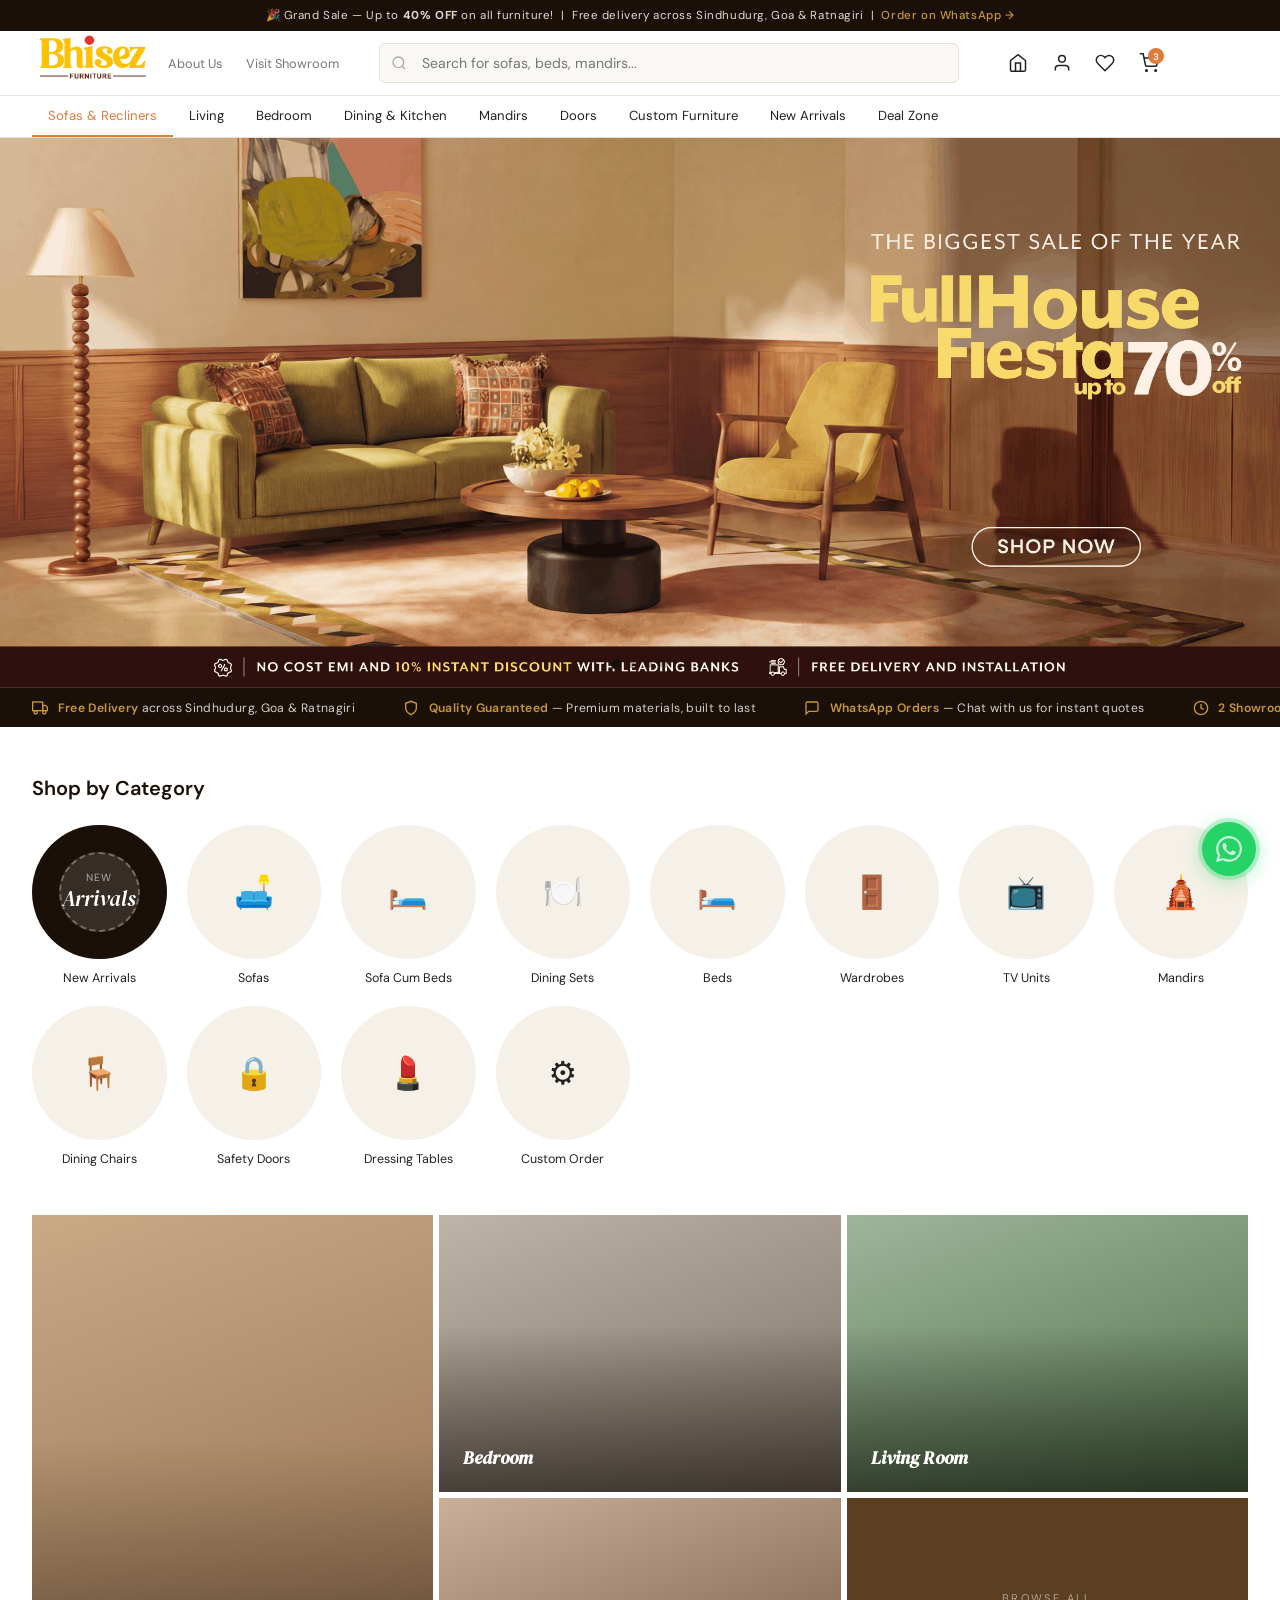
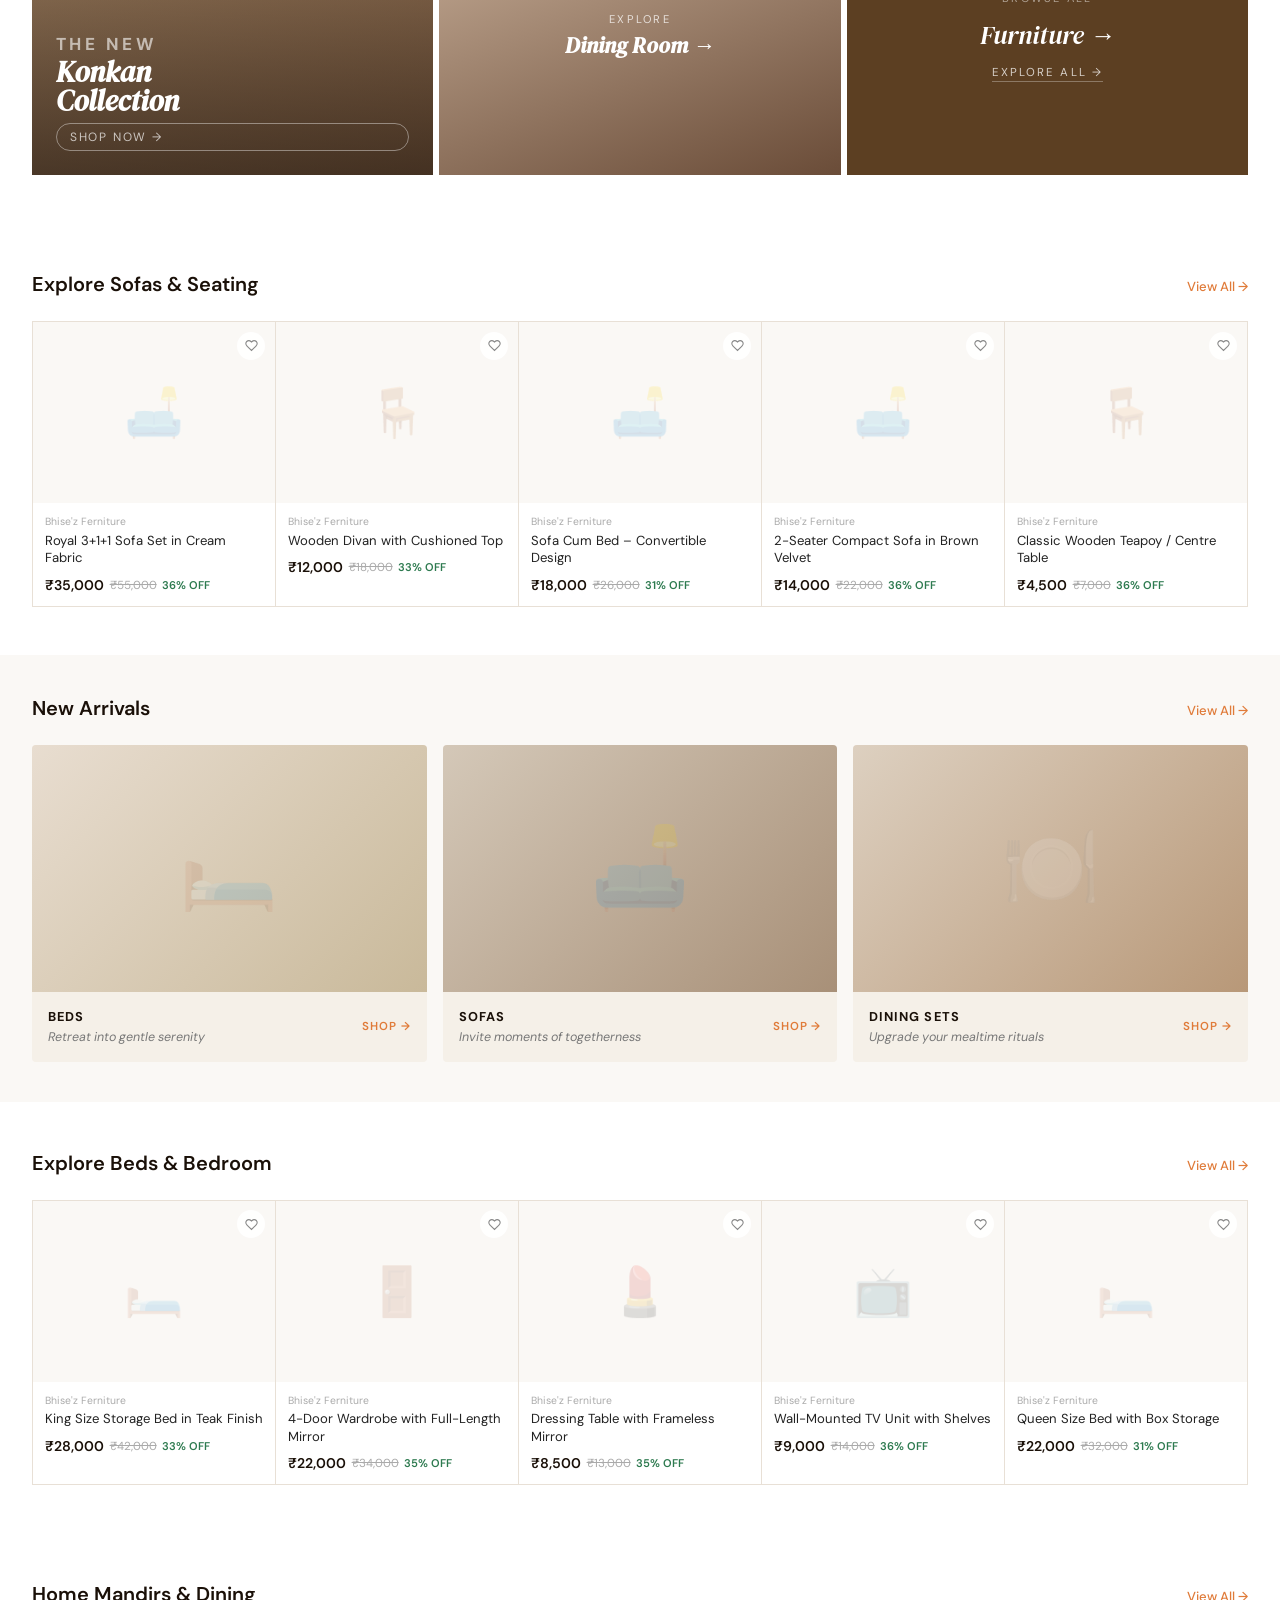
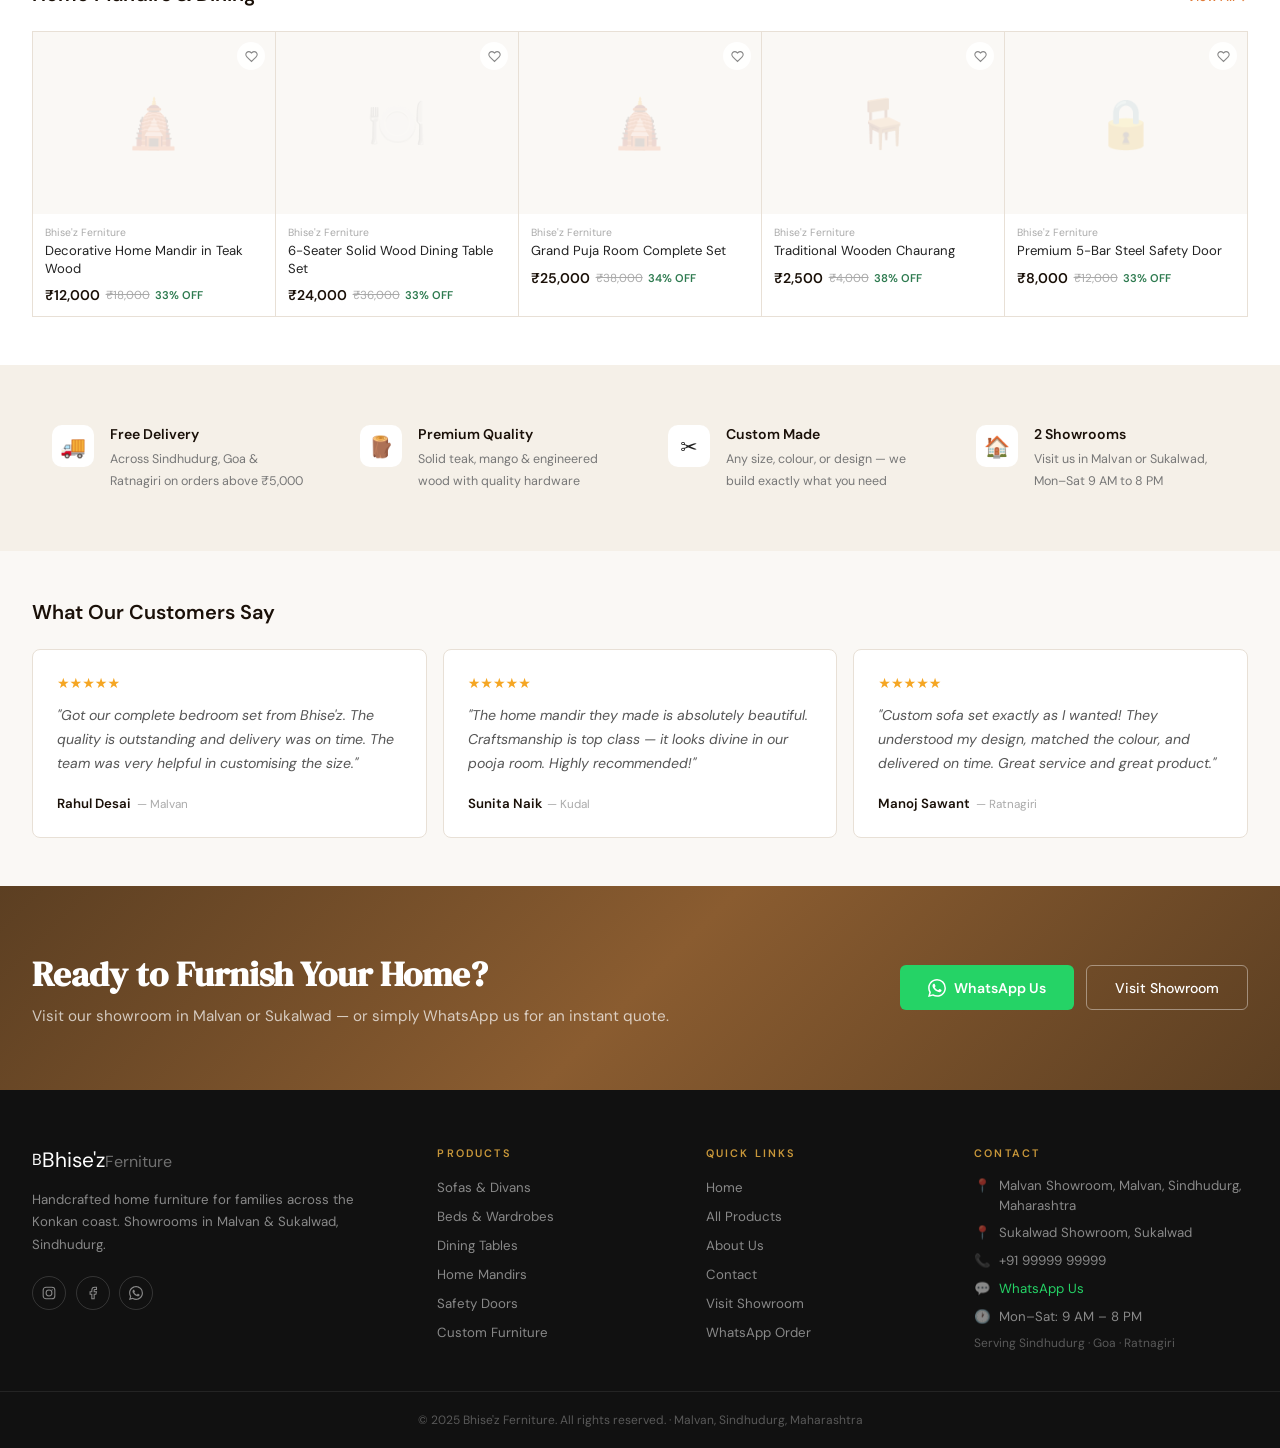
==== index.html @ b76e6fb4 "First upload" ====
<!DOCTYPE html>
<html lang="en">
<head>
  <meta charset="UTF-8"/>
  <meta name="viewport" content="width=device-width, initial-scale=1.0"/>
  <title>Bhise'z Ferniture | Home Furniture – Malvan, Sindhudurg</title>
  <meta name="description" content="Buy quality home furniture from Bhise'z Ferniture. Sofas, beds, mandirs, wardrobes, dining tables and more. Showrooms in Malvan & Sukalwad."/>
  <link rel="preconnect" href="https://fonts.googleapis.com"/>
  <link rel="preconnect" href="https://fonts.gstatic.com" crossorigin/>
  <link href="https://fonts.googleapis.com/css2?family=DM+Serif+Display:ital@0;1&family=DM+Sans:wght@300;400;500;600&display=swap" rel="stylesheet"/>
  <link rel="stylesheet" href="css\index.css">

</head>
<body>

<!-- ══ ANNOUNCEMENT BAR ══ -->
<div class="announce-bar">
  🎉 Grand Sale — Up to <strong>40% OFF</strong> on all furniture! &nbsp;|&nbsp; Free delivery across Sindhudurg, Goa & Ratnagiri &nbsp;|&nbsp;
  <a href="https://wa.me/919999999999">Order on WhatsApp →</a>
</div>

<!-- ══ NAVBAR ══ -->
<nav class="navbar"> 
  <div class="navbar-top">

    <!-- Logo -->
    <a href="index.html" class="nav-logo">
  <img src="images\bhisez logo.png" alt="Bhise'z Ferniture Logo" class="logo-img">
  <!-- remove the logo-text div since text is inside the image -->
</a>

    <!-- Extra links (desktop) -->
    <div class="nav-extras">
      <a href="about.html">About Us</a>
      <a href="contact.html">Visit Showroom</a>
    </div>

    <!-- Search -->
    <div class="nav-search">
      <svg width="16" height="16" viewBox="0 0 24 24" fill="none" stroke="currentColor" stroke-width="2"><circle cx="11" cy="11" r="8"/><path d="m21 21-4.35-4.35"/></svg>
      <input type="text" placeholder="Search for sofas, beds, mandirs..."/>
    </div>

    <!-- Icons -->
    <div class="nav-icons">
      <a href="contact.html" class="nav-icon-btn" title="Showroom">
        <svg width="20" height="20" viewBox="0 0 24 24" fill="none" stroke="currentColor" stroke-width="1.8"><path d="M3 9l9-7 9 7v11a2 2 0 0 1-2 2H5a2 2 0 0 1-2-2z"/><polyline points="9 22 9 12 15 12 15 22"/></svg>
      </a>
      <a href="contact.html" class="nav-icon-btn" title="Account">
        <svg width="20" height="20" viewBox="0 0 24 24" fill="none" stroke="currentColor" stroke-width="1.8"><path d="M20 21v-2a4 4 0 0 0-4-4H8a4 4 0 0 0-4 4v2"/><circle cx="12" cy="7" r="4"/></svg>
      </a>
      <a href="contact.html" class="nav-icon-btn" title="Wishlist">
        <svg width="20" height="20" viewBox="0 0 24 24" fill="none" stroke="currentColor" stroke-width="1.8"><path d="M20.84 4.61a5.5 5.5 0 0 0-7.78 0L12 5.67l-1.06-1.06a5.5 5.5 0 0 0-7.78 7.78l1.06 1.06L12 21.23l7.78-7.78 1.06-1.06a5.5 5.5 0 0 0 0-7.78z"/></svg>
      </a>
      <a href="contact.html" class="nav-icon-btn" title="Enquiry Cart">
        <svg width="20" height="20" viewBox="0 0 24 24" fill="none" stroke="currentColor" stroke-width="1.8"><circle cx="9" cy="21" r="1"/><circle cx="20" cy="21" r="1"/><path d="M1 1h4l2.68 13.39a2 2 0 0 0 2 1.61h9.72a2 2 0 0 0 2-1.61L23 6H6"/></svg>
        <span class="badge">3</span>
      </a>
      <!-- Hamburger -->
      <button class="nav-icon-btn hamburger-btn" id="hambBtn" aria-label="Menu">
        <svg width="20" height="20" viewBox="0 0 24 24" fill="none" stroke="currentColor" stroke-width="2"><line x1="3" y1="6" x2="21" y2="6"/><line x1="3" y1="12" x2="21" y2="12"/><line x1="3" y1="18" x2="21" y2="18"/></svg>
      </button>
    </div>
  </div>

  <!-- Category bar -->
  <div class="navbar-cats">
    <div class="cats-inner">
      <a href="products.html?cat=living" class="active">Sofas &amp; Recliners</a>
      <a href="products.html?cat=living">Living</a>
      <a href="products.html?cat=bedroom">Bedroom</a>
      <a href="products.html?cat=dining">Dining &amp; Kitchen</a>
      <a href="products.html?cat=mandir">Mandirs</a>
      <a href="products.html?cat=doors">Doors</a>
      <a href="products.html?cat=custom">Custom Furniture</a>
      <a href="products.html">New Arrivals</a>
      <a href="products.html">Deal Zone</a>
    </div>
  </div>
</nav>

<!-- ══ HERO BANNER ══ -->
<section class="hero">
  <div class="hero-slides" id="heroSlides">

    <!-- Slide 1 -->
    <div class="hero-slide active">
      <div class="hero-bg-ph s1">
        <!-- <div class="hero-deco"></div> -->
      <img src="images\Hero.jpeg" style="width:100%;height:100%;object-fit:cover;">
      </div>
      </div>

    <!-- Slide 2 -->
    <div class="hero-slide">
      <div class="hero-bg-ph s2">
        <!-- <div class="hero-deco"></div> -->
              <img src="images\Hero 2.png" style="width:100%;height:100%;object-fit:cover;">
      </div>
      </div>

    <!-- Slide 3 -->
      <div class="hero-slide">
      <div class="hero-bg-ph s3">
        <!-- <div class="hero-deco"></div> -->
      <img src="images\Hero 3.png" style="width:100%;height:100%;object-fit:cover;">
      </div>
      </div>
    </div>

        <!-- Slide 4 -->
      <div class="hero-slide">
      <div class="hero-bg-ph s4">
        <!-- <div class="hero-deco"></div> -->
      <img src="images\Hero 2.png" style="width:100%;height:100%;object-fit:cover;">
      </div>
      </div>
    </div>

  <div class="hero-dots" id="heroDots">
    <div class="hero-dot active" data-i="0"></div>
    <div class="hero-dot" data-i="1"></div>
    <div class="hero-dot" data-i="2"></div>
        <div class="hero-dot" data-i="3"></div>
  </div>
</section>

<!-- ══ INFO STRIP ══ -->
<div class="info-strip">
  <div class="info-track">
    <div class="info-item"><svg width="16" height="16" viewBox="0 0 24 24" fill="none" stroke="currentColor" stroke-width="2"><rect x="1" y="3" width="15" height="13"/><polygon points="16 8 20 8 23 11 23 16 16 16 16 8"/><circle cx="5.5" cy="18.5" r="2.5"/><circle cx="18.5" cy="18.5" r="2.5"/></svg><span><strong>Free Delivery</strong> across Sindhudurg, Goa &amp; Ratnagiri</span></div>
    <div class="info-item"><svg width="16" height="16" viewBox="0 0 24 24" fill="none" stroke="currentColor" stroke-width="2"><path d="M12 22s8-4 8-10V5l-8-3-8 3v7c0 6 8 10 8 10z"/></svg><span><strong>Quality Guaranteed</strong> — Premium materials, built to last</span></div>
    <div class="info-item"><svg width="16" height="16" viewBox="0 0 24 24" fill="none" stroke="currentColor" stroke-width="2"><path d="M21 15a2 2 0 0 1-2 2H7l-4 4V5a2 2 0 0 1 2-2h14a2 2 0 0 1 2 2z"/></svg><span><strong>WhatsApp Orders</strong> — Chat with us for instant quotes</span></div>
    <div class="info-item"><svg width="16" height="16" viewBox="0 0 24 24" fill="none" stroke="currentColor" stroke-width="2"><circle cx="12" cy="12" r="10"/><path d="M12 6v6l4 2"/></svg><span><strong>2 Showrooms</strong> — Malvan &amp; Sukalwad, open Mon–Sat</span></div>
    <div class="info-item"><svg width="16" height="16" viewBox="0 0 24 24" fill="none" stroke="currentColor" stroke-width="2"><path d="M20.84 4.61a5.5 5.5 0 0 0-7.78 0L12 5.67l-1.06-1.06a5.5 5.5 0 0 0-7.78 7.78l1.06 1.06L12 21.23l7.78-7.78 1.06-1.06a5.5 5.5 0 0 0 0-7.78z"/></svg><span><strong>500+ Happy Families</strong> served across the Konkan coast</span></div>
    <!-- Duplicate for seamless loop -->
    <div class="info-item"><svg width="16" height="16" viewBox="0 0 24 24" fill="none" stroke="currentColor" stroke-width="2"><rect x="1" y="3" width="15" height="13"/><polygon points="16 8 20 8 23 11 23 16 16 16 16 8"/><circle cx="5.5" cy="18.5" r="2.5"/><circle cx="18.5" cy="18.5" r="2.5"/></svg><span><strong>Free Delivery</strong> across Sindhudurg, Goa &amp; Ratnagiri</span></div>
    <div class="info-item"><svg width="16" height="16" viewBox="0 0 24 24" fill="none" stroke="currentColor" stroke-width="2"><path d="M12 22s8-4 8-10V5l-8-3-8 3v7c0 6 8 10 8 10z"/></svg><span><strong>Quality Guaranteed</strong> — Premium materials, built to last</span></div>
    <div class="info-item"><svg width="16" height="16" viewBox="0 0 24 24" fill="none" stroke="currentColor" stroke-width="2"><path d="M21 15a2 2 0 0 1-2 2H7l-4 4V5a2 2 0 0 1 2-2h14a2 2 0 0 1 2 2z"/></svg><span><strong>WhatsApp Orders</strong> — Chat with us for instant quotes</span></div>
    <div class="info-item"><svg width="16" height="16" viewBox="0 0 24 24" fill="none" stroke="currentColor" stroke-width="2"><circle cx="12" cy="12" r="10"/><path d="M12 6v6l4 2"/></svg><span><strong>2 Showrooms</strong> — Malvan &amp; Sukalwad, open Mon–Sat</span></div>
    <div class="info-item"><svg width="16" height="16" viewBox="0 0 24 24" fill="none" stroke="currentColor" stroke-width="2"><path d="M20.84 4.61a5.5 5.5 0 0 0-7.78 0L12 5.67l-1.06-1.06a5.5 5.5 0 0 0-7.78 7.78l1.06 1.06L12 21.23l7.78-7.78 1.06-1.06a5.5 5.5 0 0 0 0-7.78z"/></svg><span><strong>500+ Happy Families</strong> served across the Konkan coast</span></div>
  </div>
</div>

<!-- ══ SHOP BY CATEGORY ══ -->
<section class="section">
  <div class="section-inner">
    <div class="section-head sr">
      <h2>Shop by Category</h2>
    </div>
    <div class="cats-scroll sr d1">
      <a href="products.html" class="cat-circle-item">
        <div class="cat-circle new-badge">
          <div class="ph"><div class="new-star"><span>New</span><span>Arrivals</span></div></div>
        </div>
        <span class="cat-label">New Arrivals</span>
      </a>
      <a href="products.html?cat=living" class="cat-circle-item">
        <div class="cat-circle"><div class="ph">🛋️</div></div>
        <!-- Replace ph with: <img src="images/cats/sofa.jpg"> -->
        <span class="cat-label">Sofas</span>
      </a>
      <a href="products.html?cat=living" class="cat-circle-item">
        <div class="cat-circle"><div class="ph">🛏️</div></div>
        <span class="cat-label">Sofa Cum Beds</span>
      </a>
      <a href="products.html?cat=dining" class="cat-circle-item">
        <div class="cat-circle"><div class="ph">🍽️</div></div>
        <span class="cat-label">Dining Sets</span>
      </a>
      <a href="products.html?cat=bedroom" class="cat-circle-item">
        <div class="cat-circle"><div class="ph">🛏️</div></div>
        <span class="cat-label">Beds</span>
      </a>
      <a href="products.html?cat=bedroom" class="cat-circle-item">
        <div class="cat-circle"><div class="ph">🚪</div></div>
        <span class="cat-label">Wardrobes</span>
      </a>
      <a href="products.html?cat=bedroom" class="cat-circle-item">
        <div class="cat-circle"><div class="ph">📺</div></div>
        <span class="cat-label">TV Units</span>
      </a>
      <a href="products.html?cat=mandir" class="cat-circle-item">
        <div class="cat-circle"><div class="ph">🛕</div></div>
        <span class="cat-label">Mandirs</span>
      </a>
      <a href="products.html?cat=dining" class="cat-circle-item">
        <div class="cat-circle"><div class="ph">🪑</div></div>
        <span class="cat-label">Dining Chairs</span>
      </a>
      <a href="products.html?cat=doors" class="cat-circle-item">
        <div class="cat-circle"><div class="ph">🔒</div></div>
        <span class="cat-label">Safety Doors</span>
      </a>
      <a href="products.html?cat=bedroom" class="cat-circle-item">
        <div class="cat-circle"><div class="ph">💄</div></div>
        <span class="cat-label">Dressing Tables</span>
      </a>
      <a href="products.html?cat=custom" class="cat-circle-item">
        <div class="cat-circle"><div class="ph">⚙️</div></div>
        <span class="cat-label">Custom Order</span>
      </a>
    </div>
  </div>
</section>

<!-- ══ EDITORIAL GRID ══ -->
<section class="section" style="padding-top:0;">
  <div class="section-inner sr">
    <div class="editorial-grid">

      <!-- Big left cell -->
      <div class="ed-cell">
        <div class="ph-fill ed-ph-1">
          <!-- Replace with: <img src="images/editorial/collection-main.jpg"> -->
        </div>
        <div class="ed-overlay">
          <h3><em>The New</em>Konkan<br/>Collection</h3>
          <a href="products.html" class="ed-arrow">SHOP NOW →</a>
        </div>
      </div>

      <!-- Top-right 1 -->
      <div class="ed-cell">
        <div class="ph-fill ed-ph-2"><!-- <img src="images/editorial/bedroom.jpg"> --></div>
        <div class="ed-overlay">
          <h3 style="font-size:1.1rem;">Bedroom</h3>
        </div>
      </div>

      <!-- Top-right 2 -->
      <div class="ed-cell">
        <div class="ph-fill ed-ph-3"><!-- <img src="images/editorial/living.jpg"> --></div>
        <div class="ed-overlay">
          <h3 style="font-size:1.1rem;">Living Room</h3>
        </div>
      </div>

      <!-- Bottom-right 1 – label cell -->
      <div class="ed-cell">
        <div class="ph-fill ed-ph-4"><!-- <img src="images/editorial/dining.jpg"> --></div>
        <div class="ed-label">
          <span>Explore</span>
          <strong>Dining Room →</strong>
        </div>
      </div>

      <!-- Bottom-right 2 – explore all -->
      <div class="ed-cell ed-explore">
        <p>Browse All</p>
        <span>Furniture →</span>
        <a href="products.html">EXPLORE ALL →</a>
      </div>

    </div>
  </div>
</section>

<!-- ══ FEATURED SOFAS ══ -->
<section class="section" id="sofas">
  <div class="section-inner">
    <div class="section-head sr">
      <h2>Explore Sofas &amp; Seating</h2>
      <a href="products.html?cat=living" class="view-all">View All →</a>
    </div>
    <div class="prod-row-wrap sr d1">
      <div class="prod-row" id="sofasRow">
        <!-- Card 1 -->
        <div class="prod-card">
          <div class="prod-img"><div class="prod-ph">🛋️</div></div>
          <button class="prod-heart" onclick="this.classList.toggle('on')"><svg width="13" height="13" viewBox="0 0 24 24" fill="none" stroke="#888" stroke-width="2"><path d="M20.84 4.61a5.5 5.5 0 0 0-7.78 0L12 5.67l-1.06-1.06a5.5 5.5 0 0 0-7.78 7.78l1.06 1.06L12 21.23l7.78-7.78 1.06-1.06a5.5 5.5 0 0 0 0-7.78z"/></svg></button>
          <div class="prod-info">
            <p class="prod-brand">Bhise'z Ferniture</p>
            <p class="prod-name">Royal 3+1+1 Sofa Set in Cream Fabric</p>
            <div class="prod-prices"><span class="p-now">₹35,000</span><span class="p-was">₹55,000</span><span class="p-off">36% OFF</span></div>
          </div>
        </div>
        <!-- Card 2 -->
        <div class="prod-card">
          <div class="prod-img"><div class="prod-ph">🪑</div></div>
          <button class="prod-heart" onclick="this.classList.toggle('on')"><svg width="13" height="13" viewBox="0 0 24 24" fill="none" stroke="#888" stroke-width="2"><path d="M20.84 4.61a5.5 5.5 0 0 0-7.78 0L12 5.67l-1.06-1.06a5.5 5.5 0 0 0-7.78 7.78l1.06 1.06L12 21.23l7.78-7.78 1.06-1.06a5.5 5.5 0 0 0 0-7.78z"/></svg></button>
          <div class="prod-info">
            <p class="prod-brand">Bhise'z Ferniture</p>
            <p class="prod-name">Wooden Divan with Cushioned Top</p>
            <div class="prod-prices"><span class="p-now">₹12,000</span><span class="p-was">₹18,000</span><span class="p-off">33% OFF</span></div>
          </div>
        </div>
        <!-- Card 3 -->
        <div class="prod-card">
          <div class="prod-img"><div class="prod-ph">🛋️</div></div>
          <button class="prod-heart" onclick="this.classList.toggle('on')"><svg width="13" height="13" viewBox="0 0 24 24" fill="none" stroke="#888" stroke-width="2"><path d="M20.84 4.61a5.5 5.5 0 0 0-7.78 0L12 5.67l-1.06-1.06a5.5 5.5 0 0 0-7.78 7.78l1.06 1.06L12 21.23l7.78-7.78 1.06-1.06a5.5 5.5 0 0 0 0-7.78z"/></svg></button>
          <div class="prod-info">
            <p class="prod-brand">Bhise'z Ferniture</p>
            <p class="prod-name">Sofa Cum Bed – Convertible Design</p>
            <div class="prod-prices"><span class="p-now">₹18,000</span><span class="p-was">₹26,000</span><span class="p-off">31% OFF</span></div>
          </div>
        </div>
        <!-- Card 4 -->
        <div class="prod-card">
          <div class="prod-img"><div class="prod-ph">🛋️</div></div>
          <button class="prod-heart" onclick="this.classList.toggle('on')"><svg width="13" height="13" viewBox="0 0 24 24" fill="none" stroke="#888" stroke-width="2"><path d="M20.84 4.61a5.5 5.5 0 0 0-7.78 0L12 5.67l-1.06-1.06a5.5 5.5 0 0 0-7.78 7.78l1.06 1.06L12 21.23l7.78-7.78 1.06-1.06a5.5 5.5 0 0 0 0-7.78z"/></svg></button>
          <div class="prod-info">
            <p class="prod-brand">Bhise'z Ferniture</p>
            <p class="prod-name">2-Seater Compact Sofa in Brown Velvet</p>
            <div class="prod-prices"><span class="p-now">₹14,000</span><span class="p-was">₹22,000</span><span class="p-off">36% OFF</span></div>
          </div>
        </div>
        <!-- Card 5 -->
        <div class="prod-card">
          <div class="prod-img"><div class="prod-ph">🪑</div></div>
          <button class="prod-heart" onclick="this.classList.toggle('on')"><svg width="13" height="13" viewBox="0 0 24 24" fill="none" stroke="#888" stroke-width="2"><path d="M20.84 4.61a5.5 5.5 0 0 0-7.78 0L12 5.67l-1.06-1.06a5.5 5.5 0 0 0-7.78 7.78l1.06 1.06L12 21.23l7.78-7.78 1.06-1.06a5.5 5.5 0 0 0 0-7.78z"/></svg></button>
          <div class="prod-info">
            <p class="prod-brand">Bhise'z Ferniture</p>
            <p class="prod-name">Classic Wooden Teapoy / Centre Table</p>
            <div class="prod-prices"><span class="p-now">₹4,500</span><span class="p-was">₹7,000</span><span class="p-off">36% OFF</span></div>
          </div>
        </div>
      </div>
    </div>
  </div>
</section>

<!-- ══ NEW ARRIVALS FEATURE ══ -->
<section class="section" style="background:var(--off); padding:2.5rem 0;">
  <div class="section-inner">
    <div class="section-head sr">
      <h2>New Arrivals</h2>
      <a href="products.html" class="view-all">View All →</a>
    </div>
    <div class="new-arrivals-grid">
      <a href="products.html?cat=bedroom" class="na-card sr d1">
        <div class="na-img"><div class="prod-ph na-ph-1" style="font-size:5rem;">🛏️</div></div>
        <div class="na-footer">
          <div class="na-label"><strong>BEDS</strong><em>Retreat into gentle serenity</em></div>
          <span class="na-cta">SHOP →</span>
        </div>
      </a>
      <a href="products.html?cat=living" class="na-card sr d2">
        <div class="na-img"><div class="prod-ph na-ph-2" style="font-size:5rem;">🛋️</div></div>
        <div class="na-footer">
          <div class="na-label"><strong>SOFAS</strong><em>Invite moments of togetherness</em></div>
          <span class="na-cta">SHOP →</span>
        </div>
      </a>
      <a href="products.html?cat=dining" class="na-card sr d3">
        <div class="na-img"><div class="prod-ph na-ph-3" style="font-size:5rem;">🍽️</div></div>
        <div class="na-footer">
          <div class="na-label"><strong>DINING SETS</strong><em>Upgrade your mealtime rituals</em></div>
          <span class="na-cta">SHOP →</span>
        </div>
      </a>
    </div>
  </div>
</section>

<!-- ══ BEDROOM PRODUCTS ══ -->
<section class="section">
  <div class="section-inner">
    <div class="section-head sr">
      <h2>Explore Beds &amp; Bedroom</h2>
      <a href="products.html?cat=bedroom" class="view-all">View All →</a>
    </div>
    <div class="prod-row-wrap sr d1">
      <div class="prod-row">
        <div class="prod-card">
          <div class="prod-img"><div class="prod-ph">🛏️</div></div>
          <button class="prod-heart" onclick="this.classList.toggle('on')"><svg width="13" height="13" viewBox="0 0 24 24" fill="none" stroke="#888" stroke-width="2"><path d="M20.84 4.61a5.5 5.5 0 0 0-7.78 0L12 5.67l-1.06-1.06a5.5 5.5 0 0 0-7.78 7.78l1.06 1.06L12 21.23l7.78-7.78 1.06-1.06a5.5 5.5 0 0 0 0-7.78z"/></svg></button>
          <div class="prod-info"><p class="prod-brand">Bhise'z Ferniture</p><p class="prod-name">King Size Storage Bed in Teak Finish</p><div class="prod-prices"><span class="p-now">₹28,000</span><span class="p-was">₹42,000</span><span class="p-off">33% OFF</span></div></div>
        </div>
        <div class="prod-card">
          <div class="prod-img"><div class="prod-ph">🚪</div></div>
          <button class="prod-heart" onclick="this.classList.toggle('on')"><svg width="13" height="13" viewBox="0 0 24 24" fill="none" stroke="#888" stroke-width="2"><path d="M20.84 4.61a5.5 5.5 0 0 0-7.78 0L12 5.67l-1.06-1.06a5.5 5.5 0 0 0-7.78 7.78l1.06 1.06L12 21.23l7.78-7.78 1.06-1.06a5.5 5.5 0 0 0 0-7.78z"/></svg></button>
          <div class="prod-info"><p class="prod-brand">Bhise'z Ferniture</p><p class="prod-name">4-Door Wardrobe with Full-Length Mirror</p><div class="prod-prices"><span class="p-now">₹22,000</span><span class="p-was">₹34,000</span><span class="p-off">35% OFF</span></div></div>
        </div>
        <div class="prod-card">
          <div class="prod-img"><div class="prod-ph">💄</div></div>
          <button class="prod-heart" onclick="this.classList.toggle('on')"><svg width="13" height="13" viewBox="0 0 24 24" fill="none" stroke="#888" stroke-width="2"><path d="M20.84 4.61a5.5 5.5 0 0 0-7.78 0L12 5.67l-1.06-1.06a5.5 5.5 0 0 0-7.78 7.78l1.06 1.06L12 21.23l7.78-7.78 1.06-1.06a5.5 5.5 0 0 0 0-7.78z"/></svg></button>
          <div class="prod-info"><p class="prod-brand">Bhise'z Ferniture</p><p class="prod-name">Dressing Table with Frameless Mirror</p><div class="prod-prices"><span class="p-now">₹8,500</span><span class="p-was">₹13,000</span><span class="p-off">35% OFF</span></div></div>
        </div>
        <div class="prod-card">
          <div class="prod-img"><div class="prod-ph">📺</div></div>
          <button class="prod-heart" onclick="this.classList.toggle('on')"><svg width="13" height="13" viewBox="0 0 24 24" fill="none" stroke="#888" stroke-width="2"><path d="M20.84 4.61a5.5 5.5 0 0 0-7.78 0L12 5.67l-1.06-1.06a5.5 5.5 0 0 0-7.78 7.78l1.06 1.06L12 21.23l7.78-7.78 1.06-1.06a5.5 5.5 0 0 0 0-7.78z"/></svg></button>
          <div class="prod-info"><p class="prod-brand">Bhise'z Ferniture</p><p class="prod-name">Wall-Mounted TV Unit with Shelves</p><div class="prod-prices"><span class="p-now">₹9,000</span><span class="p-was">₹14,000</span><span class="p-off">36% OFF</span></div></div>
        </div>
        <div class="prod-card">
          <div class="prod-img"><div class="prod-ph">🛏️</div></div>
          <button class="prod-heart" onclick="this.classList.toggle('on')"><svg width="13" height="13" viewBox="0 0 24 24" fill="none" stroke="#888" stroke-width="2"><path d="M20.84 4.61a5.5 5.5 0 0 0-7.78 0L12 5.67l-1.06-1.06a5.5 5.5 0 0 0-7.78 7.78l1.06 1.06L12 21.23l7.78-7.78 1.06-1.06a5.5 5.5 0 0 0 0-7.78z"/></svg></button>
          <div class="prod-info"><p class="prod-brand">Bhise'z Ferniture</p><p class="prod-name">Queen Size Bed with Box Storage</p><div class="prod-prices"><span class="p-now">₹22,000</span><span class="p-was">₹32,000</span><span class="p-off">31% OFF</span></div></div>
        </div>
      </div>
    </div>
  </div>
</section>

<!-- ══ MANDIRS & DINING ══ -->
<section class="section">
  <div class="section-inner">
    <div class="section-head sr">
      <h2>Home Mandirs &amp; Dining</h2>
      <a href="products.html" class="view-all">View All →</a>
    </div>
    <div class="prod-row-wrap sr d1">
      <div class="prod-row">
        <div class="prod-card">
          <div class="prod-img"><div class="prod-ph">🛕</div></div>
          <button class="prod-heart" onclick="this.classList.toggle('on')"><svg width="13" height="13" viewBox="0 0 24 24" fill="none" stroke="#888" stroke-width="2"><path d="M20.84 4.61a5.5 5.5 0 0 0-7.78 0L12 5.67l-1.06-1.06a5.5 5.5 0 0 0-7.78 7.78l1.06 1.06L12 21.23l7.78-7.78 1.06-1.06a5.5 5.5 0 0 0 0-7.78z"/></svg></button>
          <div class="prod-info"><p class="prod-brand">Bhise'z Ferniture</p><p class="prod-name">Decorative Home Mandir in Teak Wood</p><div class="prod-prices"><span class="p-now">₹12,000</span><span class="p-was">₹18,000</span><span class="p-off">33% OFF</span></div></div>
        </div>
        <div class="prod-card">
          <div class="prod-img"><div class="prod-ph">🍽️</div></div>
          <button class="prod-heart" onclick="this.classList.toggle('on')"><svg width="13" height="13" viewBox="0 0 24 24" fill="none" stroke="#888" stroke-width="2"><path d="M20.84 4.61a5.5 5.5 0 0 0-7.78 0L12 5.67l-1.06-1.06a5.5 5.5 0 0 0-7.78 7.78l1.06 1.06L12 21.23l7.78-7.78 1.06-1.06a5.5 5.5 0 0 0 0-7.78z"/></svg></button>
          <div class="prod-info"><p class="prod-brand">Bhise'z Ferniture</p><p class="prod-name">6-Seater Solid Wood Dining Table Set</p><div class="prod-prices"><span class="p-now">₹24,000</span><span class="p-was">₹36,000</span><span class="p-off">33% OFF</span></div></div>
        </div>
        <div class="prod-card">
          <div class="prod-img"><div class="prod-ph">🛕</div></div>
          <button class="prod-heart" onclick="this.classList.toggle('on')"><svg width="13" height="13" viewBox="0 0 24 24" fill="none" stroke="#888" stroke-width="2"><path d="M20.84 4.61a5.5 5.5 0 0 0-7.78 0L12 5.67l-1.06-1.06a5.5 5.5 0 0 0-7.78 7.78l1.06 1.06L12 21.23l7.78-7.78 1.06-1.06a5.5 5.5 0 0 0 0-7.78z"/></svg></button>
          <div class="prod-info"><p class="prod-brand">Bhise'z Ferniture</p><p class="prod-name">Grand Puja Room Complete Set</p><div class="prod-prices"><span class="p-now">₹25,000</span><span class="p-was">₹38,000</span><span class="p-off">34% OFF</span></div></div>
        </div>
        <div class="prod-card">
          <div class="prod-img"><div class="prod-ph">🪑</div></div>
          <button class="prod-heart" onclick="this.classList.toggle('on')"><svg width="13" height="13" viewBox="0 0 24 24" fill="none" stroke="#888" stroke-width="2"><path d="M20.84 4.61a5.5 5.5 0 0 0-7.78 0L12 5.67l-1.06-1.06a5.5 5.5 0 0 0-7.78 7.78l1.06 1.06L12 21.23l7.78-7.78 1.06-1.06a5.5 5.5 0 0 0 0-7.78z"/></svg></button>
          <div class="prod-info"><p class="prod-brand">Bhise'z Ferniture</p><p class="prod-name">Traditional Wooden Chaurang</p><div class="prod-prices"><span class="p-now">₹2,500</span><span class="p-was">₹4,000</span><span class="p-off">38% OFF</span></div></div>
        </div>
        <div class="prod-card">
          <div class="prod-img"><div class="prod-ph">🔒</div></div>
          <button class="prod-heart" onclick="this.classList.toggle('on')"><svg width="13" height="13" viewBox="0 0 24 24" fill="none" stroke="#888" stroke-width="2"><path d="M20.84 4.61a5.5 5.5 0 0 0-7.78 0L12 5.67l-1.06-1.06a5.5 5.5 0 0 0-7.78 7.78l1.06 1.06L12 21.23l7.78-7.78 1.06-1.06a5.5 5.5 0 0 0 0-7.78z"/></svg></button>
          <div class="prod-info"><p class="prod-brand">Bhise'z Ferniture</p><p class="prod-name">Premium 5-Bar Steel Safety Door</p><div class="prod-prices"><span class="p-now">₹8,000</span><span class="p-was">₹12,000</span><span class="p-off">33% OFF</span></div></div>
        </div>
      </div>
    </div>
  </div>
</section>

<!-- ══ WHY CHOOSE US ══ -->
<div class="why-strip">
  <div class="section-inner">
    <div class="why-grid">
      <div class="why-item sr">
        <div class="why-icon">🚚</div>
        <div class="why-text"><strong>Free Delivery</strong><span>Across Sindhudurg, Goa & Ratnagiri on orders above ₹5,000</span></div>
      </div>
      <div class="why-item sr d1">
        <div class="why-icon">🪵</div>
        <div class="why-text"><strong>Premium Quality</strong><span>Solid teak, mango & engineered wood with quality hardware</span></div>
      </div>
      <div class="why-item sr d2">
        <div class="why-icon">✂️</div>
        <div class="why-text"><strong>Custom Made</strong><span>Any size, colour, or design — we build exactly what you need</span></div>
      </div>
      <div class="why-item sr d3">
        <div class="why-icon">🏠</div>
        <div class="why-text"><strong>2 Showrooms</strong><span>Visit us in Malvan or Sukalwad, Mon–Sat 9 AM to 8 PM</span></div>
      </div>
    </div>
  </div>
</div>

<!-- ══ TESTIMONIALS ══ -->
<section class="section" style="background:var(--off);">
  <div class="section-inner">
    <div class="section-head sr"><h2>What Our Customers Say</h2></div>
    <div class="reviews-grid">
      <div class="review-card sr d1">
        <div class="review-stars">★★★★★</div>
        <p class="review-text">"Got our complete bedroom set from Bhise'z. The quality is outstanding and delivery was on time. The team was very helpful in customising the size."</p>
        <div class="review-author"><strong>Rahul Desai</strong><span>— Malvan</span></div>
      </div>
      <div class="review-card sr d2">
        <div class="review-stars">★★★★★</div>
        <p class="review-text">"The home mandir they made is absolutely beautiful. Craftsmanship is top class — it looks divine in our pooja room. Highly recommended!"</p>
        <div class="review-author"><strong>Sunita Naik</strong><span>— Kudal</span></div>
      </div>
      <div class="review-card sr d3">
        <div class="review-stars">★★★★★</div>
        <p class="review-text">"Custom sofa set exactly as I wanted! They understood my design, matched the colour, and delivered on time. Great service and great product."</p>
        <div class="review-author"><strong>Manoj Sawant</strong><span>— Ratnagiri</span></div>
      </div>
    </div>
  </div>
</section>

<!-- ══ CTA BANNER ══ -->
<div class="cta-banner">
  <div class="cta-inner">
    <div class="cta-text">
      <h2>Ready to Furnish Your Home?</h2>
      <p>Visit our showroom in Malvan or Sukalwad — or simply WhatsApp us for an instant quote.</p>
    </div>
    <div class="cta-btns">
      <a href="https://wa.me/919999999999?text=Hi%2C%20I%20want%20to%20enquire%20about%20furniture" class="cta-btn-wa" target="_blank">
        <svg width="18" height="18" viewBox="0 0 24 24" fill="white"><path d="M17.472 14.382c-.297-.149-1.758-.867-2.03-.967-.273-.099-.471-.148-.67.15-.197.297-.767.966-.94 1.164-.173.199-.347.223-.644.075-.297-.15-1.255-.463-2.39-1.475-.883-.788-1.48-1.761-1.653-2.059-.173-.297-.018-.458.13-.606.134-.133.298-.347.446-.52.149-.174.198-.298.298-.497.099-.198.05-.371-.025-.52-.075-.149-.669-1.612-.916-2.207-.242-.579-.487-.5-.669-.51-.173-.008-.371-.01-.57-.01-.198 0-.52.074-.792.372-.272.297-1.04 1.016-1.04 2.479 0 1.462 1.065 2.875 1.213 3.074.149.198 2.096 3.2 5.077 4.487.709.306 1.262.489 1.694.625.712.227 1.36.195 1.871.118.571-.085 1.758-.719 2.006-1.413.248-.694.248-1.289.173-1.413-.074-.124-.272-.198-.57-.347m-5.421 7.403h-.004a9.87 9.87 0 01-5.031-1.378l-.361-.214-3.741.982.998-3.648-.235-.374a9.86 9.86 0 01-1.51-5.26c.001-5.45 4.436-9.884 9.888-9.884 2.64 0 5.122 1.03 6.988 2.898a9.825 9.825 0 012.893 6.994c-.003 5.45-4.437 9.884-9.885 9.884m8.413-18.297A11.815 11.815 0 0012.05 0C5.495 0 .16 5.335.157 11.892c0 2.096.547 4.142 1.588 5.945L.057 24l6.305-1.654a11.882 11.882 0 005.683 1.448h.005c6.554 0 11.89-5.335 11.893-11.893a11.821 11.821 0 00-3.48-8.413z"/></svg>
        WhatsApp Us
      </a>
      <a href="contact.html" class="cta-btn-out">Visit Showroom</a>
    </div>
  </div>
</div>

<!-- ══ FOOTER ══ -->
<footer class="footer">
  <div class="footer-grid">
    <div class="footer-brand">
      <a href="index.html" class="nav-logo">
        <div class="logo-box" style="border-color:rgba(255,255,255,0.3);color:white;">B</div>
        <div class="logo-text"><span class="logo-main">Bhise'z</span><span class="logo-sub">Ferniture</span></div>
      </a>
      <p>Handcrafted home furniture for families across the Konkan coast. Showrooms in Malvan &amp; Sukalwad, Sindhudurg.</p>
      <div class="footer-socials">
        <a href="#" aria-label="Instagram"><svg width="14" height="14" viewBox="0 0 24 24" fill="none" stroke="currentColor" stroke-width="1.8"><rect x="2" y="2" width="20" height="20" rx="5"/><circle cx="12" cy="12" r="5"/><circle cx="17.5" cy="6.5" r="1" fill="currentColor" stroke="none"/></svg></a>
        <a href="#" aria-label="Facebook"><svg width="14" height="14" viewBox="0 0 24 24" fill="none" stroke="currentColor" stroke-width="1.8"><path d="M18 2h-3a5 5 0 0 0-5 5v3H7v4h3v8h4v-8h3l1-4h-4V7a1 1 0 0 1 1-1h3z"/></svg></a>
        <a href="https://wa.me/919999999999" target="_blank" aria-label="WhatsApp"><svg width="14" height="14" viewBox="0 0 24 24" fill="currentColor"><path d="M17.472 14.382c-.297-.149-1.758-.867-2.03-.967-.273-.099-.471-.148-.67.15-.197.297-.767.966-.94 1.164-.173.199-.347.223-.644.075-.297-.15-1.255-.463-2.39-1.475-.883-.788-1.48-1.761-1.653-2.059-.173-.297-.018-.458.13-.606.134-.133.298-.347.446-.52.149-.174.198-.298.298-.497.099-.198.05-.371-.025-.52-.075-.149-.669-1.612-.916-2.207-.242-.579-.487-.5-.669-.51-.173-.008-.371-.01-.57-.01-.198 0-.52.074-.792.372-.272.297-1.04 1.016-1.04 2.479 0 1.462 1.065 2.875 1.213 3.074.149.198 2.096 3.2 5.077 4.487.709.306 1.262.489 1.694.625.712.227 1.36.195 1.871.118.571-.085 1.758-.719 2.006-1.413.248-.694.248-1.289.173-1.413-.074-.124-.272-.198-.57-.347m-5.421 7.403h-.004a9.87 9.87 0 01-5.031-1.378l-.361-.214-3.741.982.998-3.648-.235-.374a9.86 9.86 0 01-1.51-5.26c.001-5.45 4.436-9.884 9.888-9.884 2.64 0 5.122 1.03 6.988 2.898a9.825 9.825 0 012.893 6.994c-.003 5.45-4.437 9.884-9.885 9.884m8.413-18.297A11.815 11.815 0 0012.05 0C5.495 0 .16 5.335.157 11.892c0 2.096.547 4.142 1.588 5.945L.057 24l6.305-1.654a11.882 11.882 0 005.683 1.448h.005c6.554 0 11.89-5.335 11.893-11.893a11.821 11.821 0 00-3.48-8.413z"/></svg></a>
      </div>
    </div>
    <div class="footer-col">
      <h4>Products</h4>
      <ul>
        <li><a href="products.html?cat=living">Sofas &amp; Divans</a></li>
        <li><a href="products.html?cat=bedroom">Beds &amp; Wardrobes</a></li>
        <li><a href="products.html?cat=dining">Dining Tables</a></li>
        <li><a href="products.html?cat=mandir">Home Mandirs</a></li>
        <li><a href="products.html?cat=doors">Safety Doors</a></li>
        <li><a href="products.html?cat=custom">Custom Furniture</a></li>
      </ul>
    </div>
    <div class="footer-col">
      <h4>Quick Links</h4>
      <ul>
        <li><a href="index.html">Home</a></li>
        <li><a href="products.html">All Products</a></li>
        <li><a href="about.html">About Us</a></li>
        <li><a href="contact.html">Contact</a></li>
        <li><a href="contact.html#showrooms">Visit Showroom</a></li>
        <li><a href="https://wa.me/919999999999">WhatsApp Order</a></li>
      </ul>
    </div>
    <div class="footer-col">
      <h4>Contact</h4>
      <ul class="footer-contact">
        <li><span>📍</span> Malvan Showroom, Malvan, Sindhudurg, Maharashtra</li>
        <li><span>📍</span> Sukalwad Showroom, Sukalwad</li>
        <li><span>📞</span> <a href="tel:+919999999999" style="color:rgba(255,255,255,0.5)">+91 99999 99999</a></li>
        <li><span>💬</span> <a href="https://wa.me/919999999999" style="color:#25D366;" target="_blank">WhatsApp Us</a></li>
        <li><span>🕐</span> Mon–Sat: 9 AM – 8 PM</li>
      </ul>
      <p style="font-size:0.75rem;color:rgba(255,255,255,0.3);margin-top:0.5rem;">Serving Sindhudurg · Goa · Ratnagiri</p>
    </div>
  </div>
  <div class="footer-bottom">
    <p>© 2025 Bhise'z Ferniture. All rights reserved. · Malvan, Sindhudurg, Maharashtra</p>
  </div>
</footer>

<!-- ══ FLOATING WHATSAPP ══ -->
<a href="https://wa.me/919999999999?text=Hi%2C%20I%20want%20to%20enquire%20about%20furniture" class="wa-float" target="_blank" aria-label="WhatsApp">
  <svg width="26" height="26" viewBox="0 0 24 24" fill="white"><path d="M17.472 14.382c-.297-.149-1.758-.867-2.03-.967-.273-.099-.471-.148-.67.15-.197.297-.767.966-.94 1.164-.173.199-.347.223-.644.075-.297-.15-1.255-.463-2.39-1.475-.883-.788-1.48-1.761-1.653-2.059-.173-.297-.018-.458.13-.606.134-.133.298-.347.446-.52.149-.174.198-.298.298-.497.099-.198.05-.371-.025-.52-.075-.149-.669-1.612-.916-2.207-.242-.579-.487-.5-.669-.51-.173-.008-.371-.01-.57-.01-.198 0-.52.074-.792.372-.272.297-1.04 1.016-1.04 2.479 0 1.462 1.065 2.875 1.213 3.074.149.198 2.096 3.2 5.077 4.487.709.306 1.262.489 1.694.625.712.227 1.36.195 1.871.118.571-.085 1.758-.719 2.006-1.413.248-.694.248-1.289.173-1.413-.074-.124-.272-.198-.57-.347m-5.421 7.403h-.004a9.87 9.87 0 01-5.031-1.378l-.361-.214-3.741.982.998-3.648-.235-.374a9.86 9.86 0 01-1.51-5.26c.001-5.45 4.436-9.884 9.888-9.884 2.64 0 5.122 1.03 6.988 2.898a9.825 9.825 0 012.893 6.994c-.003 5.45-4.437 9.884-9.885 9.884m8.413-18.297A11.815 11.815 0 0012.05 0C5.495 0 .16 5.335.157 11.892c0 2.096.547 4.142 1.588 5.945L.057 24l6.305-1.654a11.882 11.882 0 005.683 1.448h.005c6.554 0 11.89-5.335 11.893-11.893a11.821 11.821 0 00-3.48-8.413z"/></svg>
</a>

<!-- ══ MOBILE BOTTOM NAV ══ -->
<nav class="mob-nav">
  <div class="mob-nav-inner">
    <a href="index.html" class="mob-nav-item active">
      <svg viewBox="0 0 24 24" fill="none" stroke="currentColor" stroke-width="2"><path d="M3 9l9-7 9 7v11a2 2 0 0 1-2 2H5a2 2 0 0 1-2-2z"/><polyline points="9 22 9 12 15 12 15 22"/></svg>Home
    </a>
    <a href="products.html" class="mob-nav-item">
      <svg viewBox="0 0 24 24" fill="none" stroke="currentColor" stroke-width="2"><rect x="3" y="3" width="7" height="7" rx="1"/><rect x="14" y="3" width="7" height="7" rx="1"/><rect x="3" y="14" width="7" height="7" rx="1"/><rect x="14" y="14" width="7" height="7" rx="1"/></svg>Products
    </a>
    <a href="https://wa.me/919999999999" class="mob-nav-item" target="_blank">
      <svg viewBox="0 0 24 24" fill="currentColor" style="color:#25D366"><path d="M17.472 14.382c-.297-.149-1.758-.867-2.03-.967-.273-.099-.471-.148-.67.15-.197.297-.767.966-.94 1.164-.173.199-.347.223-.644.075-.297-.15-1.255-.463-2.39-1.475-.883-.788-1.48-1.761-1.653-2.059-.173-.297-.018-.458.13-.606.134-.133.298-.347.446-.52.149-.174.198-.298.298-.497.099-.198.05-.371-.025-.52-.075-.149-.669-1.612-.916-2.207-.242-.579-.487-.5-.669-.51-.173-.008-.371-.01-.57-.01-.198 0-.52.074-.792.372-.272.297-1.04 1.016-1.04 2.479 0 1.462 1.065 2.875 1.213 3.074.149.198 2.096 3.2 5.077 4.487.709.306 1.262.489 1.694.625.712.227 1.36.195 1.871.118.571-.085 1.758-.719 2.006-1.413.248-.694.248-1.289.173-1.413-.074-.124-.272-.198-.57-.347m-5.421 7.403h-.004a9.87 9.87 0 01-5.031-1.378l-.361-.214-3.741.982.998-3.648-.235-.374a9.86 9.86 0 01-1.51-5.26c.001-5.45 4.436-9.884 9.888-9.884 2.64 0 5.122 1.03 6.988 2.898a9.825 9.825 0 012.893 6.994c-.003 5.45-4.437 9.884-9.885 9.884m8.413-18.297A11.815 11.815 0 0012.05 0C5.495 0 .16 5.335.157 11.892c0 2.096.547 4.142 1.588 5.945L.057 24l6.305-1.654a11.882 11.882 0 005.683 1.448h.005c6.554 0 11.89-5.335 11.893-11.893a11.821 11.821 0 00-3.48-8.413z"/></svg>WhatsApp
    </a>
    <a href="about.html" class="mob-nav-item">
      <svg viewBox="0 0 24 24" fill="none" stroke="currentColor" stroke-width="2"><circle cx="12" cy="12" r="10"/><line x1="12" y1="8" x2="12" y2="12"/><line x1="12" y1="16" x2="12.01" y2="16"/></svg>About
    </a>
    <a href="contact.html" class="mob-nav-item">
      <svg viewBox="0 0 24 24" fill="none" stroke="currentColor" stroke-width="2"><path d="M22 16.92v3a2 2 0 0 1-2.18 2 19.79 19.79 0 0 1-8.63-3.07A19.5 19.5 0 0 1 4.69 13a19.79 19.79 0 0 1-3.07-8.67A2 2 0 0 1 3.6 2h3a2 2 0 0 1 2 1.72c.127.96.361 1.903.7 2.81a2 2 0 0 1-.45 2.11L8.09 9.91a16 16 0 0 0 6 6l1.27-1.27a2 2 0 0 1 2.11-.45c.907.339 1.85.573 2.81.7A2 2 0 0 1 22 16.92z"/></svg>Contact
    </a>
  </div>
</nav>

<!-- ══ MOBILE DRAWER ══ -->
<div class="mob-overlay" id="mobOverlay"></div>
<div class="mob-drawer" id="mobDrawer">
  <div class="mob-drawer-head">
    <a href="index.html" class="nav-logo">
      <div class="logo-box">B</div>
      <div class="logo-text"><span class="logo-main">Bhise'z</span><span class="logo-sub">Ferniture</span></div>
    </a>
    <button id="closeDrawer" style="color:#999;font-size:1.2rem;">✕</button>
  </div>
  <nav>
    <a href="index.html">🏠 Home</a>
    <a href="products.html">🛋️ All Products</a>
    <a href="products.html?cat=living">Living Room</a>
    <a href="products.html?cat=bedroom">Bedroom</a>
    <a href="products.html?cat=dining">Dining &amp; Kitchen</a>
    <a href="products.html?cat=mandir">Home Mandirs</a>
    <a href="products.html?cat=doors">Doors &amp; Safety</a>
    <a href="products.html?cat=custom">Custom Furniture</a>
    <a href="about.html">📖 About Us</a>
    <a href="contact.html">📍 Visit Showroom</a>
    <a href="https://wa.me/919999999999" target="_blank" style="color:#25D366;">💬 WhatsApp Us</a>
  </nav>
</div>

<script>
(function(){

  // ── Hero slider ──
  var slides = document.querySelectorAll('.hero-slide');
  var dots   = document.querySelectorAll('.hero-dot');
  var cur = 0, timer;

  function goTo(i){
    slides[cur].classList.remove('active');
    dots[cur].classList.remove('active');
    cur = i;
    slides[cur].classList.add('active');
    dots[cur].classList.add('active');
  }
  function next(){ goTo((cur+1) % slides.length); }

  timer = setInterval(next, 4500);
  dots.forEach(function(d){ d.addEventListener('click', function(){ clearInterval(timer); goTo(+this.dataset.i); timer = setInterval(next,4500); }); });

  // ── Mobile drawer ──
  var hambBtn    = document.getElementById('hambBtn');
  var overlay    = document.getElementById('mobOverlay');
  var drawer     = document.getElementById('mobDrawer');
  var closeBtn   = document.getElementById('closeDrawer');

  function openDrawer(){ drawer.classList.add('on'); overlay.classList.add('on'); document.body.style.overflow='hidden'; }
  function closeDrawer(){ drawer.classList.remove('on'); overlay.classList.remove('on'); document.body.style.overflow=''; }

  hambBtn  && hambBtn.addEventListener('click', openDrawer);
  overlay  && overlay.addEventListener('click', closeDrawer);
  closeBtn && closeBtn.addEventListener('click', closeDrawer);

  // ── Scroll reveal ──
  var srEls = document.querySelectorAll('.sr');
  if('IntersectionObserver' in window){
    var io = new IntersectionObserver(function(entries){
      entries.forEach(function(e){ if(e.isIntersecting){ e.target.classList.add('visible'); io.unobserve(e.target); } });
    },{ threshold:0.1, rootMargin:'0px 0px -40px 0px' });
    srEls.forEach(function(el){ io.observe(el); });
  } else {
    srEls.forEach(function(el){ el.classList.add('visible'); });
  }

  // ── Wishlist hearts ──
  document.addEventListener('click', function(e){
    if(e.target.closest('.prod-heart')){
      var btn = e.target.closest('.prod-heart');
      btn.classList.toggle('on');
      var svg = btn.querySelector('svg');
      if(btn.classList.contains('on')){ svg.setAttribute('fill','#e74c3c'); svg.setAttribute('stroke','#e74c3c'); }
      else { svg.setAttribute('fill','none'); svg.setAttribute('stroke','#888'); }
    }
  });

  // ── Sticky navbar shadow ──
  window.addEventListener('scroll', function(){
    document.querySelector('.navbar').style.boxShadow = window.scrollY > 10 ? '0 2px 16px rgba(0,0,0,0.08)' : '';
  }, { passive:true });

})();
</script>
</body>
</html>
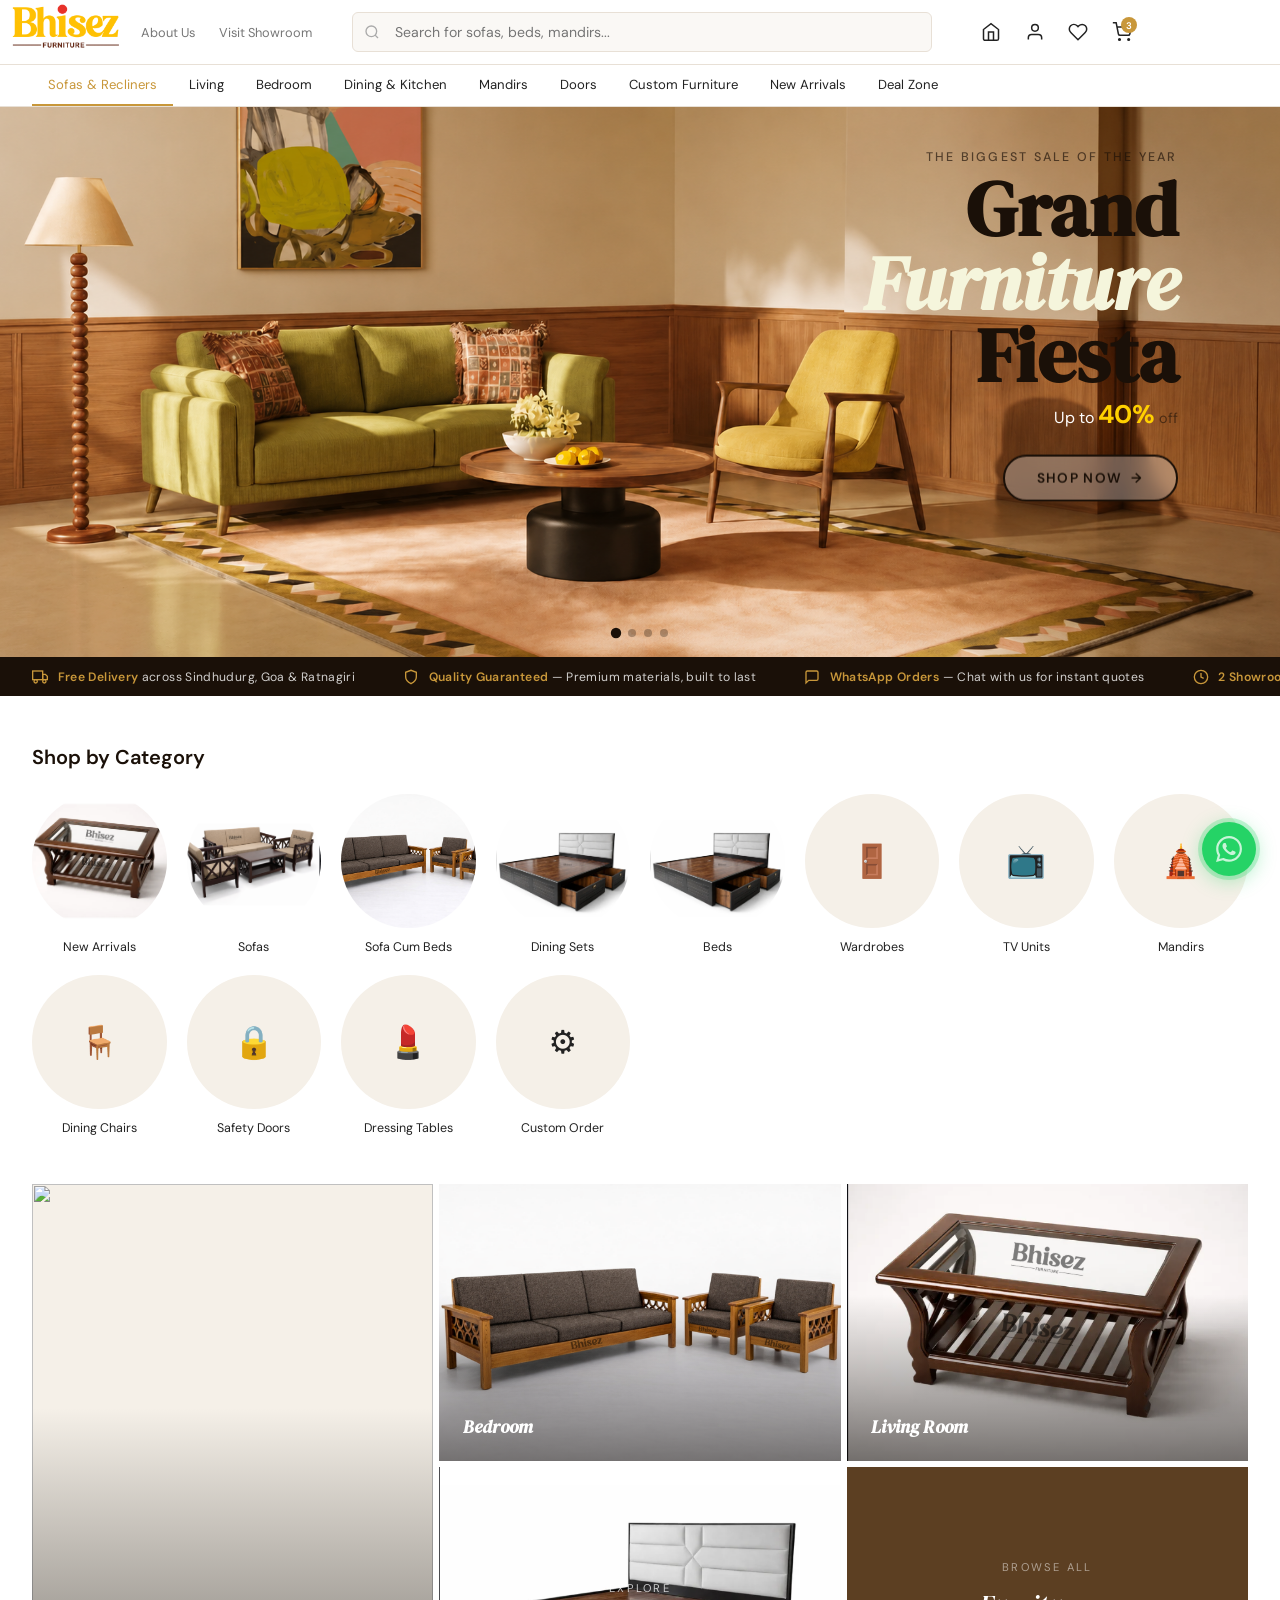
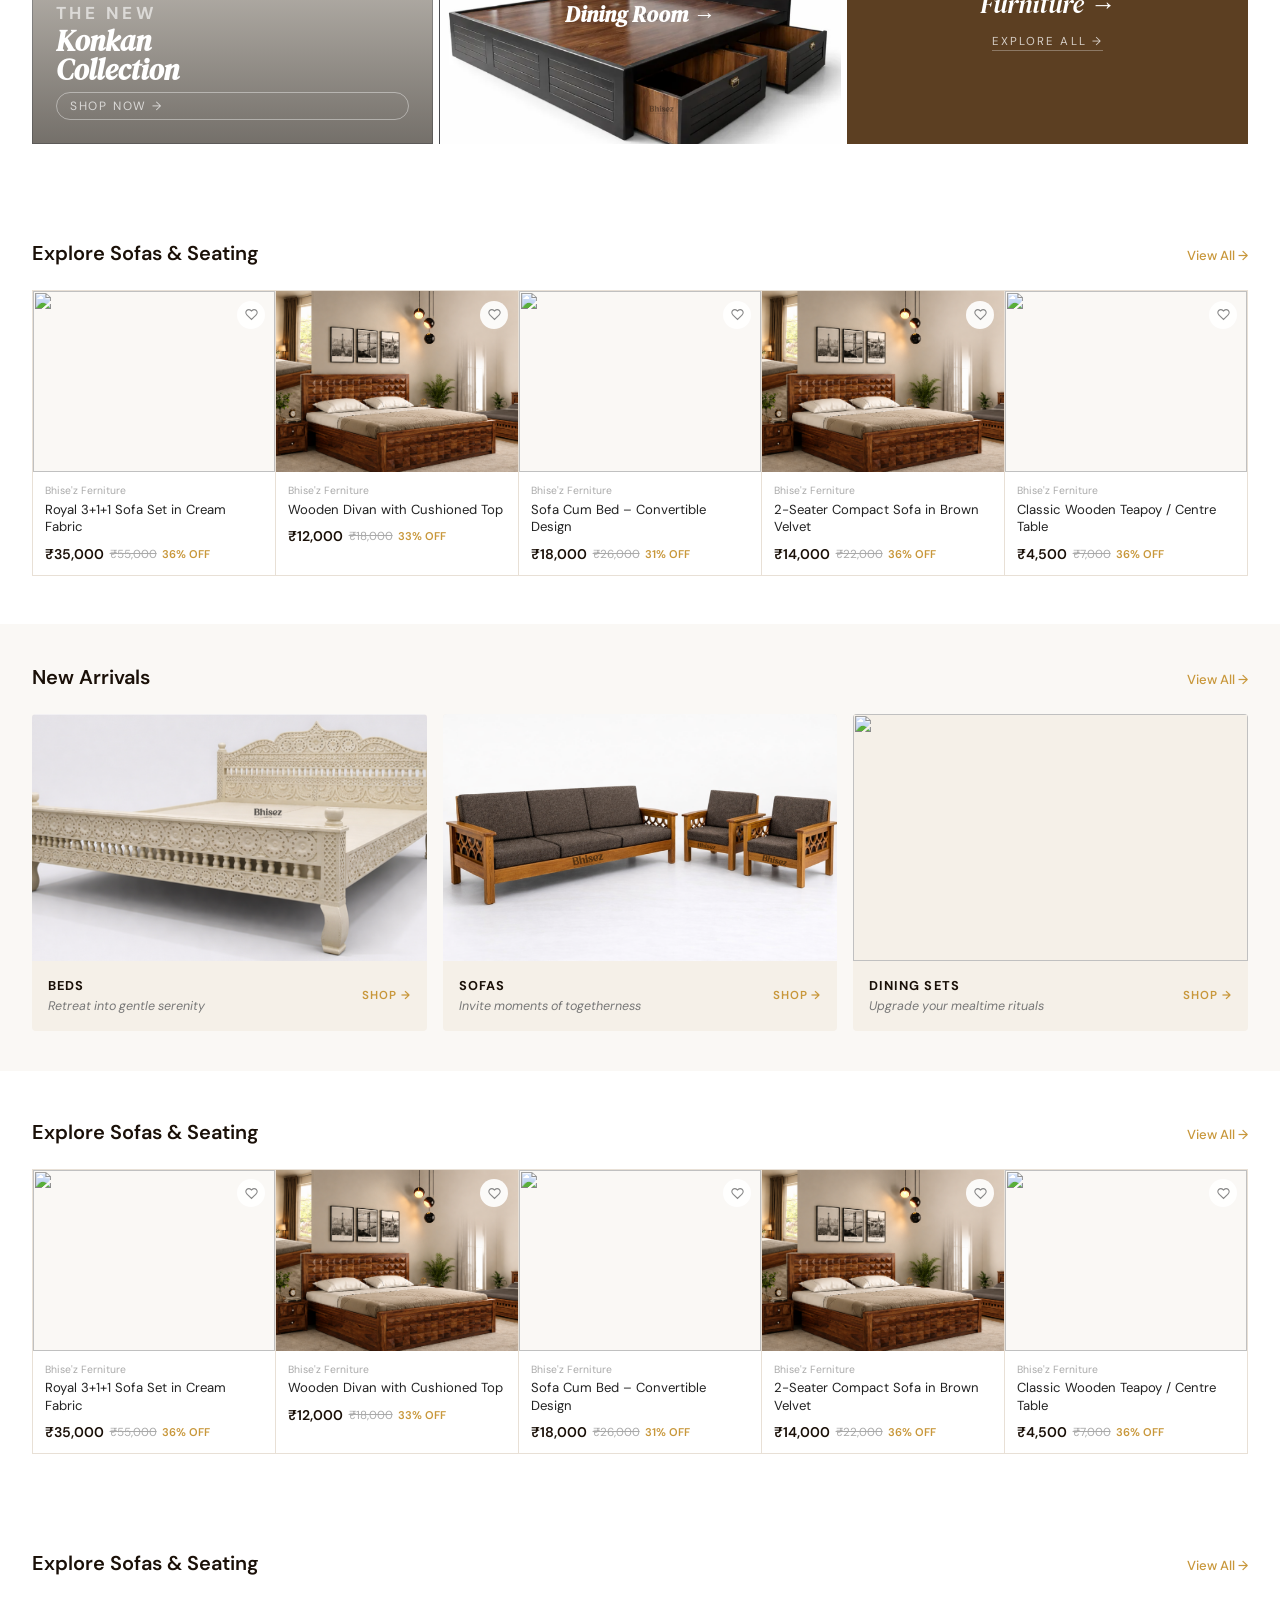
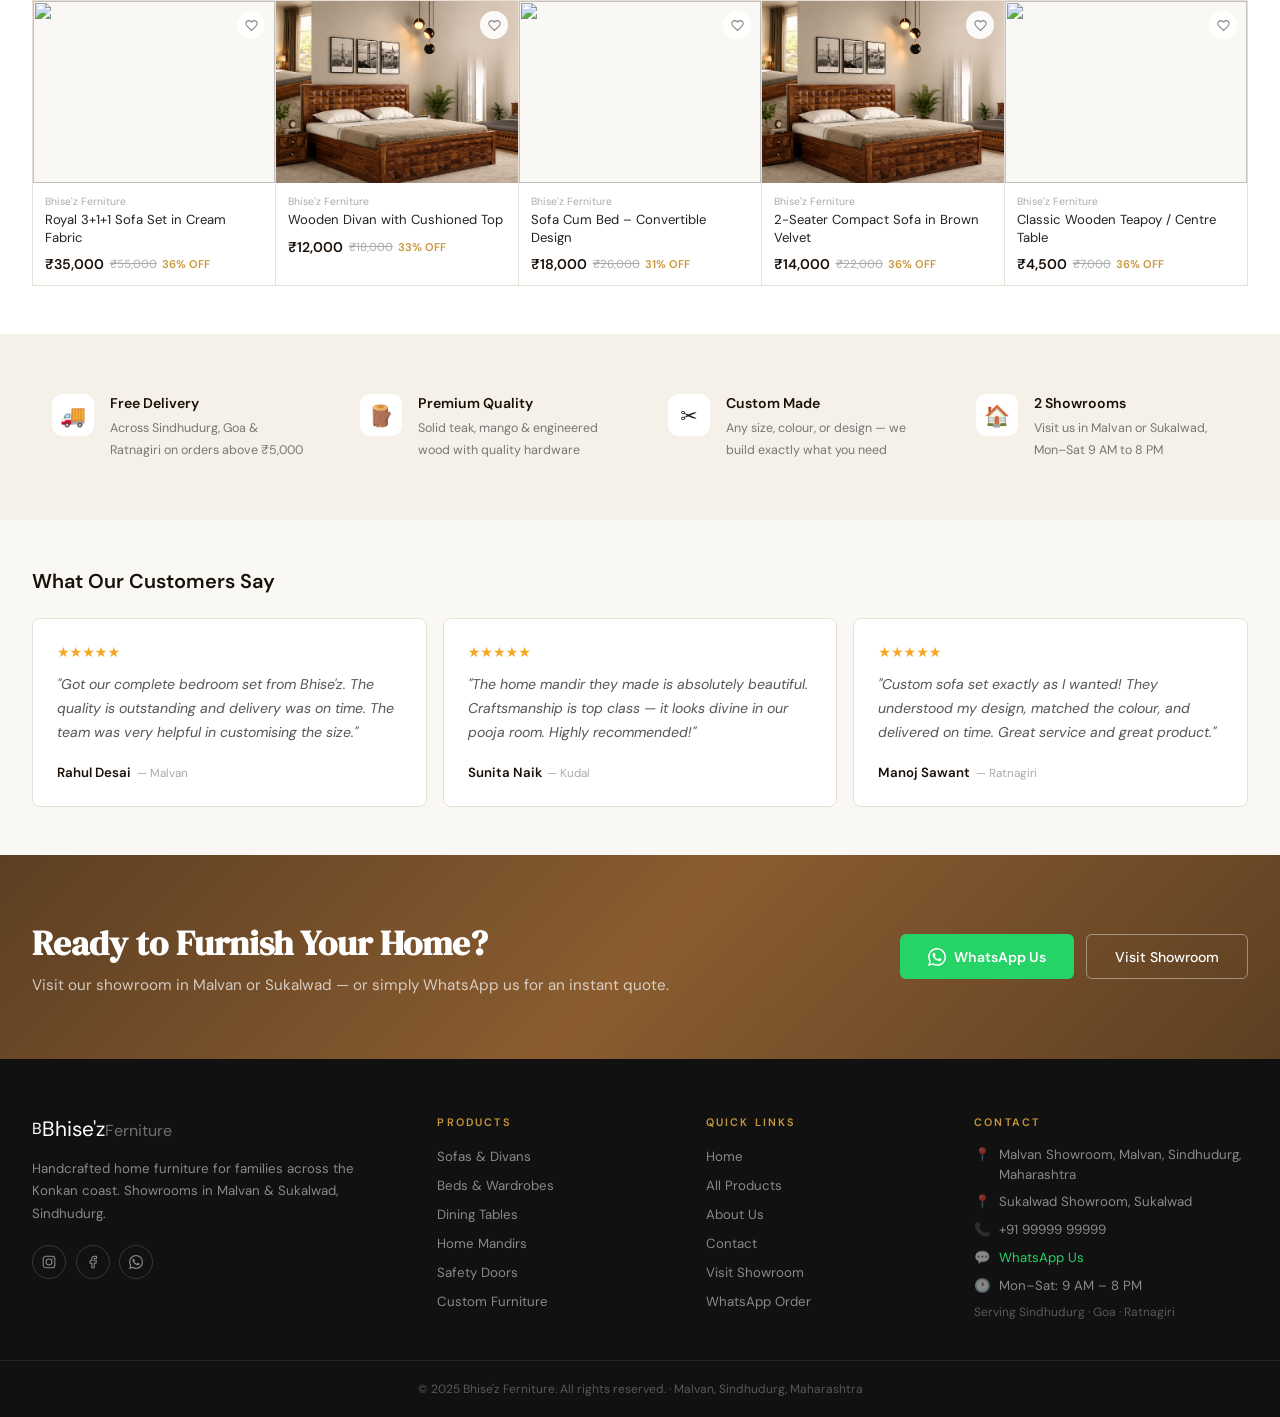
==== commit f70f3b72: "first commit" ====
--- a/index.html
+++ b/index.html
@@ -8,76 +8,19 @@
   <link rel="preconnect" href="https://fonts.googleapis.com"/>
   <link rel="preconnect" href="https://fonts.gstatic.com" crossorigin/>
   <link href="https://fonts.googleapis.com/css2?family=DM+Serif+Display:ital@0;1&family=DM+Sans:wght@300;400;500;600&display=swap" rel="stylesheet"/>
-  <link rel="stylesheet" href="css\index.css">
+  <link rel="stylesheet" href="css/index.css">
 
 </head>
 <body>
 
-<!-- ══ ANNOUNCEMENT BAR ══ -->
+<!-- ══ ANNOUNCEMENT BAR ══
 <div class="announce-bar">
   🎉 Grand Sale — Up to <strong>40% OFF</strong> on all furniture! &nbsp;|&nbsp; Free delivery across Sindhudurg, Goa & Ratnagiri &nbsp;|&nbsp;
   <a href="https://wa.me/919999999999">Order on WhatsApp →</a>
-</div>
-
-<!-- ══ NAVBAR ══ -->
-<nav class="navbar"> 
-  <div class="navbar-top">
-
-    <!-- Logo -->
-    <a href="index.html" class="nav-logo">
-  <img src="images\bhisez logo.png" alt="Bhise'z Ferniture Logo" class="logo-img">
-  <!-- remove the logo-text div since text is inside the image -->
-</a>
-
-    <!-- Extra links (desktop) -->
-    <div class="nav-extras">
-      <a href="about.html">About Us</a>
-      <a href="contact.html">Visit Showroom</a>
-    </div>
-
-    <!-- Search -->
-    <div class="nav-search">
-      <svg width="16" height="16" viewBox="0 0 24 24" fill="none" stroke="currentColor" stroke-width="2"><circle cx="11" cy="11" r="8"/><path d="m21 21-4.35-4.35"/></svg>
-      <input type="text" placeholder="Search for sofas, beds, mandirs..."/>
-    </div>
-
-    <!-- Icons -->
-    <div class="nav-icons">
-      <a href="contact.html" class="nav-icon-btn" title="Showroom">
-        <svg width="20" height="20" viewBox="0 0 24 24" fill="none" stroke="currentColor" stroke-width="1.8"><path d="M3 9l9-7 9 7v11a2 2 0 0 1-2 2H5a2 2 0 0 1-2-2z"/><polyline points="9 22 9 12 15 12 15 22"/></svg>
-      </a>
-      <a href="contact.html" class="nav-icon-btn" title="Account">
-        <svg width="20" height="20" viewBox="0 0 24 24" fill="none" stroke="currentColor" stroke-width="1.8"><path d="M20 21v-2a4 4 0 0 0-4-4H8a4 4 0 0 0-4 4v2"/><circle cx="12" cy="7" r="4"/></svg>
-      </a>
-      <a href="contact.html" class="nav-icon-btn" title="Wishlist">
-        <svg width="20" height="20" viewBox="0 0 24 24" fill="none" stroke="currentColor" stroke-width="1.8"><path d="M20.84 4.61a5.5 5.5 0 0 0-7.78 0L12 5.67l-1.06-1.06a5.5 5.5 0 0 0-7.78 7.78l1.06 1.06L12 21.23l7.78-7.78 1.06-1.06a5.5 5.5 0 0 0 0-7.78z"/></svg>
-      </a>
-      <a href="contact.html" class="nav-icon-btn" title="Enquiry Cart">
-        <svg width="20" height="20" viewBox="0 0 24 24" fill="none" stroke="currentColor" stroke-width="1.8"><circle cx="9" cy="21" r="1"/><circle cx="20" cy="21" r="1"/><path d="M1 1h4l2.68 13.39a2 2 0 0 0 2 1.61h9.72a2 2 0 0 0 2-1.61L23 6H6"/></svg>
-        <span class="badge">3</span>
-      </a>
-      <!-- Hamburger -->
-      <button class="nav-icon-btn hamburger-btn" id="hambBtn" aria-label="Menu">
-        <svg width="20" height="20" viewBox="0 0 24 24" fill="none" stroke="currentColor" stroke-width="2"><line x1="3" y1="6" x2="21" y2="6"/><line x1="3" y1="12" x2="21" y2="12"/><line x1="3" y1="18" x2="21" y2="18"/></svg>
-      </button>
-    </div>
-  </div>
-
-  <!-- Category bar -->
-  <div class="navbar-cats">
-    <div class="cats-inner">
-      <a href="products.html?cat=living" class="active">Sofas &amp; Recliners</a>
-      <a href="products.html?cat=living">Living</a>
-      <a href="products.html?cat=bedroom">Bedroom</a>
-      <a href="products.html?cat=dining">Dining &amp; Kitchen</a>
-      <a href="products.html?cat=mandir">Mandirs</a>
-      <a href="products.html?cat=doors">Doors</a>
-      <a href="products.html?cat=custom">Custom Furniture</a>
-      <a href="products.html">New Arrivals</a>
-      <a href="products.html">Deal Zone</a>
-    </div>
-  </div>
-</nav>
+</div> -->
+
+<!-- Navbar -->
+    <div id="navbar"></div>
 
 <!-- ══ HERO BANNER ══ -->
 <section class="hero">
@@ -89,31 +32,50 @@
         <!-- <div class="hero-deco"></div> -->
       <img src="images\Hero.jpeg" style="width:100%;height:100%;object-fit:cover;">
       </div>
-      </div>
+      <div class="hero-content">
+        <p class="hero-tag">The Biggest Sale of the Year</p>
+        <h1 class="hero-title">
+          <span class="big">Grand</span>
+          <span class="big accent">Furniture</span>
+          <span class="big">Fiesta</span>
+        </h1>
+        <p class="hero-sub">Up to <strong>40%</strong> <span style="font-size:0.9rem;color:rgba(26,16,8,0.6)">off</span></p>
+        <a href="products.html" class="hero-btn">SHOP NOW &nbsp;→</a>
+      </div>
+    </div>
+
 
     <!-- Slide 2 -->
     <div class="hero-slide">
       <div class="hero-bg-ph s2">
         <!-- <div class="hero-deco"></div> -->
-              <img src="images\Hero 2.png" style="width:100%;height:100%;object-fit:cover;">
-      </div>
-      </div>
+               <img src="images\Hero 2.png" style="width:100%;height:100%;object-fit:cover;">
+      </div>
+      <div class="hero-content">
+        <p class="hero-tag">Sacred &amp; Beautiful</p>
+        <h1 class="hero-title">
+          <span class="big">Home</span>
+          <span class="big accent">Mandirs</span>
+        </h1>
+        <p class="hero-sub">Handcrafted <strong style="font-size:1.1rem;">devotion</strong></p>
+        <a href="products.html?cat=mandir" class="hero-btn">EXPLORE →</a>
+      </div>
+    </div>
 
     <!-- Slide 3 -->
-      <div class="hero-slide">
+    <div class="hero-slide">
       <div class="hero-bg-ph s3">
         <!-- <div class="hero-deco"></div> -->
-      <img src="images\Hero 3.png" style="width:100%;height:100%;object-fit:cover;">
-      </div>
-      </div>
-    </div>
-
-        <!-- Slide 4 -->
-      <div class="hero-slide">
-      <div class="hero-bg-ph s4">
-        <!-- <div class="hero-deco"></div> -->
-      <img src="images\Hero 2.png" style="width:100%;height:100%;object-fit:cover;">
-      </div>
+               <img src="images\Hero 3.png" style="width:100%;height:100%;object-fit:cover;">
+      </div>
+      <div class="hero-content">
+        <p class="hero-tag">Build Your Dream Bedroom</p>
+        <h1 class="hero-title">
+          <span class="big">Bedroom</span>
+          <span class="big accent">Collection</span>
+        </h1>
+        <p class="hero-sub">Beds, Wardrobes &amp; More</p>
+        <a href="products.html?cat=bedroom" class="hero-btn">VIEW ALL →</a>
       </div>
     </div>
 
@@ -149,60 +111,157 @@
       <h2>Shop by Category</h2>
     </div>
     <div class="cats-scroll sr d1">
+
+      <!-- New Arrivals -->
       <a href="products.html" class="cat-circle-item">
         <div class="cat-circle new-badge">
-          <div class="ph"><div class="new-star"><span>New</span><span>Arrivals</span></div></div>
+          <div class="ph">
+            <div class="new-star">
+              <img src="images/table.png" alt="New Arrivals">
+            </div>
+          </div>
         </div>
         <span class="cat-label">New Arrivals</span>
       </a>
+
+      <!-- Sofas -->
       <a href="products.html?cat=living" class="cat-circle-item">
-        <div class="cat-circle"><div class="ph">🛋️</div></div>
-        <!-- Replace ph with: <img src="images/cats/sofa.jpg"> -->
+        <div class="cat-circle">
+          <img src="images\sofa 1.png" alt="Sofas"
+               onerror="this.style.display='none';this.nextElementSibling.style.display='flex'">
+          <div class="ph" style="display:none;">🛋️</div>
+        </div>
         <span class="cat-label">Sofas</span>
       </a>
+
+      <!-- Sofa Cum Beds -->
       <a href="products.html?cat=living" class="cat-circle-item">
-        <div class="cat-circle"><div class="ph">🛏️</div></div>
+        <div class="cat-circle">
+          <img src="images\sofa 2.png" alt="Sofa Cum Beds"
+               onerror="this.style.display='none';this.nextElementSibling.style.display='flex'">
+          <div class="ph" style="display:none;">🛏️</div>
+        </div>
         <span class="cat-label">Sofa Cum Beds</span>
       </a>
+
+      <!-- Dining Sets -->
       <a href="products.html?cat=dining" class="cat-circle-item">
-        <div class="cat-circle"><div class="ph">🍽️</div></div>
+        <div class="cat-circle">
+          <img src="images\Bed1.png" alt="Dining Sets"
+               onerror="this.style.display='none';this.nextElementSibling.style.display='flex'">
+          <div class="ph" style="display:none;">🍽️</div>
+        </div>
         <span class="cat-label">Dining Sets</span>
       </a>
+
+      <!-- Beds -->
       <a href="products.html?cat=bedroom" class="cat-circle-item">
-        <div class="cat-circle"><div class="ph">🛏️</div></div>
+        <div class="cat-circle">
+          <img src="images\Bed1.png" alt="Beds"
+               onerror="this.style.display='none';this.nextElementSibling.style.display='flex'">
+          <div class="ph" style="display:none;">🛏️</div>
+        </div>
         <span class="cat-label">Beds</span>
       </a>
+
+      <!-- Wardrobes -->
       <a href="products.html?cat=bedroom" class="cat-circle-item">
-        <div class="cat-circle"><div class="ph">🚪</div></div>
+        <div class="cat-circle">
+          <img src="images/cats/wardrobes.jpg" alt="Wardrobes"
+               onerror="this.style.display='none';this.nextElementSibling.style.display='flex'">
+          <div class="ph" style="display:none;">🚪</div>
+        </div>
         <span class="cat-label">Wardrobes</span>
       </a>
+
+      <!-- TV Units -->
       <a href="products.html?cat=bedroom" class="cat-circle-item">
-        <div class="cat-circle"><div class="ph">📺</div></div>
+        <div class="cat-circle">
+          <img src="images/cats/tv-units.jpg" alt="TV Units"
+               onerror="this.style.display='none';this.nextElementSibling.style.display='flex'">
+          <div class="ph" style="display:none;">📺</div>
+        </div>
         <span class="cat-label">TV Units</span>
       </a>
+
+      <!-- Mandirs -->
       <a href="products.html?cat=mandir" class="cat-circle-item">
-        <div class="cat-circle"><div class="ph">🛕</div></div>
+        <div class="cat-circle">
+          <img src="images/cats/mandirs.jpg" alt="Mandirs"
+               onerror="this.style.display='none';this.nextElementSibling.style.display='flex'">
+          <div class="ph" style="display:none;">🛕</div>
+        </div>
         <span class="cat-label">Mandirs</span>
       </a>
+
+      <!-- Dining Chairs -->
       <a href="products.html?cat=dining" class="cat-circle-item">
-        <div class="cat-circle"><div class="ph">🪑</div></div>
+        <div class="cat-circle">
+          <img src="images/cats/dining-chairs.jpg" alt="Dining Chairs"
+               onerror="this.style.display='none';this.nextElementSibling.style.display='flex'">
+          <div class="ph" style="display:none;">🪑</div>
+        </div>
         <span class="cat-label">Dining Chairs</span>
       </a>
+
+      <!-- Safety Doors -->
       <a href="products.html?cat=doors" class="cat-circle-item">
-        <div class="cat-circle"><div class="ph">🔒</div></div>
+        <div class="cat-circle">
+          <img src="images/cats/safety-doors.jpg" alt="Safety Doors"
+               onerror="this.style.display='none';this.nextElementSibling.style.display='flex'">
+          <div class="ph" style="display:none;">🔒</div>
+        </div>
         <span class="cat-label">Safety Doors</span>
       </a>
+
+      <!-- Dressing Tables -->
       <a href="products.html?cat=bedroom" class="cat-circle-item">
-        <div class="cat-circle"><div class="ph">💄</div></div>
+        <div class="cat-circle">
+          <img src="images/cats/dressing-tables.jpg" alt="Dressing Tables"
+               onerror="this.style.display='none';this.nextElementSibling.style.display='flex'">
+          <div class="ph" style="display:none;">💄</div>
+        </div>
         <span class="cat-label">Dressing Tables</span>
       </a>
+
+      <!-- Custom Order -->
       <a href="products.html?cat=custom" class="cat-circle-item">
-        <div class="cat-circle"><div class="ph">⚙️</div></div>
+        <div class="cat-circle">
+          <img src="images/cats/custom-order.jpg" alt="Custom Order"
+               onerror="this.style.display='none';this.nextElementSibling.style.display='flex'">
+          <div class="ph" style="display:none;">⚙️</div>
+        </div>
         <span class="cat-label">Custom Order</span>
       </a>
+
     </div>
   </div>
 </section>
+
+<!--
+  ════════════════════════════════════════════
+  IMAGE PATHS TO REPLACE
+  Put your images in the  images/cats/  folder
+  and name them exactly as listed below,
+  OR change the src="" values to your own paths.
+  ════════════════════════════════════════════
+
+  images/cats/sofas.jpg
+  images/cats/sofa-cum-beds.jpg
+  images/cats/dining-sets.jpg
+  images/cats/beds.jpg
+  images/cats/wardrobes.jpg
+  images/cats/tv-units.jpg
+  images/cats/mandirs.jpg
+  images/cats/dining-chairs.jpg
+  images/cats/safety-doors.jpg
+  images/cats/dressing-tables.jpg
+  images/cats/custom-order.jpg
+
+  If an image is missing the circle will
+  automatically fall back to the emoji. ✅
+  ════════════════════════════════════════════
+-->
 
 <!-- ══ EDITORIAL GRID ══ -->
 <section class="section" style="padding-top:0;">
@@ -211,9 +270,7 @@
 
       <!-- Big left cell -->
       <div class="ed-cell">
-        <div class="ph-fill ed-ph-1">
-          <!-- Replace with: <img src="images/editorial/collection-main.jpg"> -->
-        </div>
+      <img src="images\hero 2.png" style="width:100%;height:100%;object-fit:cover;">
         <div class="ed-overlay">
           <h3><em>The New</em>Konkan<br/>Collection</h3>
           <a href="products.html" class="ed-arrow">SHOP NOW →</a>
@@ -222,7 +279,7 @@
 
       <!-- Top-right 1 -->
       <div class="ed-cell">
-        <div class="ph-fill ed-ph-2"><!-- <img src="images/editorial/bedroom.jpg"> --></div>
+      <img src="images\sofa 2.png" style="width:100%;height:100%;object-fit:cover;">
         <div class="ed-overlay">
           <h3 style="font-size:1.1rem;">Bedroom</h3>
         </div>
@@ -230,7 +287,7 @@
 
       <!-- Top-right 2 -->
       <div class="ed-cell">
-        <div class="ph-fill ed-ph-3"><!-- <img src="images/editorial/living.jpg"> --></div>
+      <img src="images\table.png" style="width:100%;height:100%;object-fit:cover;">
         <div class="ed-overlay">
           <h3 style="font-size:1.1rem;">Living Room</h3>
         </div>
@@ -238,7 +295,7 @@
 
       <!-- Bottom-right 1 – label cell -->
       <div class="ed-cell">
-        <div class="ph-fill ed-ph-4"><!-- <img src="images/editorial/dining.jpg"> --></div>
+      <img src="images\Bed1.png" style="width:100%;height:100%;object-fit:cover;">
         <div class="ed-label">
           <span>Explore</span>
           <strong>Dining Room →</strong>
@@ -265,9 +322,12 @@
     </div>
     <div class="prod-row-wrap sr d1">
       <div class="prod-row" id="sofasRow">
+
         <!-- Card 1 -->
         <div class="prod-card">
-          <div class="prod-img"><div class="prod-ph">🛋️</div></div>
+          <div class="prod-img">
+                  <img src="images\hero 2.png" style="width:100%;height:100%;object-fit:cover;">
+          </div>
           <button class="prod-heart" onclick="this.classList.toggle('on')"><svg width="13" height="13" viewBox="0 0 24 24" fill="none" stroke="#888" stroke-width="2"><path d="M20.84 4.61a5.5 5.5 0 0 0-7.78 0L12 5.67l-1.06-1.06a5.5 5.5 0 0 0-7.78 7.78l1.06 1.06L12 21.23l7.78-7.78 1.06-1.06a5.5 5.5 0 0 0 0-7.78z"/></svg></button>
           <div class="prod-info">
             <p class="prod-brand">Bhise'z Ferniture</p>
@@ -275,9 +335,12 @@
             <div class="prod-prices"><span class="p-now">₹35,000</span><span class="p-was">₹55,000</span><span class="p-off">36% OFF</span></div>
           </div>
         </div>
+
         <!-- Card 2 -->
         <div class="prod-card">
-          <div class="prod-img"><div class="prod-ph">🪑</div></div>
+          <div class="prod-img">
+                  <img src="images\Hero 3.png" style="width:100%;height:100%;object-fit:cover;">
+          </div>
           <button class="prod-heart" onclick="this.classList.toggle('on')"><svg width="13" height="13" viewBox="0 0 24 24" fill="none" stroke="#888" stroke-width="2"><path d="M20.84 4.61a5.5 5.5 0 0 0-7.78 0L12 5.67l-1.06-1.06a5.5 5.5 0 0 0-7.78 7.78l1.06 1.06L12 21.23l7.78-7.78 1.06-1.06a5.5 5.5 0 0 0 0-7.78z"/></svg></button>
           <div class="prod-info">
             <p class="prod-brand">Bhise'z Ferniture</p>
@@ -285,9 +348,13 @@
             <div class="prod-prices"><span class="p-now">₹12,000</span><span class="p-was">₹18,000</span><span class="p-off">33% OFF</span></div>
           </div>
         </div>
+
         <!-- Card 3 -->
         <div class="prod-card">
-          <div class="prod-img"><div class="prod-ph">🛋️</div></div>
+          <div class="prod-img">
+                  <img src="images\hero 2.png" style="width:100%;height:100%;object-fit:cover;">
+
+          </div>
           <button class="prod-heart" onclick="this.classList.toggle('on')"><svg width="13" height="13" viewBox="0 0 24 24" fill="none" stroke="#888" stroke-width="2"><path d="M20.84 4.61a5.5 5.5 0 0 0-7.78 0L12 5.67l-1.06-1.06a5.5 5.5 0 0 0-7.78 7.78l1.06 1.06L12 21.23l7.78-7.78 1.06-1.06a5.5 5.5 0 0 0 0-7.78z"/></svg></button>
           <div class="prod-info">
             <p class="prod-brand">Bhise'z Ferniture</p>
@@ -295,9 +362,12 @@
             <div class="prod-prices"><span class="p-now">₹18,000</span><span class="p-was">₹26,000</span><span class="p-off">31% OFF</span></div>
           </div>
         </div>
+
         <!-- Card 4 -->
         <div class="prod-card">
-          <div class="prod-img"><div class="prod-ph">🛋️</div></div>
+          <div class="prod-img">
+                <img src="images\Hero 3.png" style="width:100%;height:100%;object-fit:cover;">
+          </div>
           <button class="prod-heart" onclick="this.classList.toggle('on')"><svg width="13" height="13" viewBox="0 0 24 24" fill="none" stroke="#888" stroke-width="2"><path d="M20.84 4.61a5.5 5.5 0 0 0-7.78 0L12 5.67l-1.06-1.06a5.5 5.5 0 0 0-7.78 7.78l1.06 1.06L12 21.23l7.78-7.78 1.06-1.06a5.5 5.5 0 0 0 0-7.78z"/></svg></button>
           <div class="prod-info">
             <p class="prod-brand">Bhise'z Ferniture</p>
@@ -305,9 +375,12 @@
             <div class="prod-prices"><span class="p-now">₹14,000</span><span class="p-was">₹22,000</span><span class="p-off">36% OFF</span></div>
           </div>
         </div>
+
         <!-- Card 5 -->
         <div class="prod-card">
-          <div class="prod-img"><div class="prod-ph">🪑</div></div>
+          <div class="prod-img">
+                  <img src="images\hero 2.png" style="width:100%;height:100%;object-fit:cover;">
+          </div>
           <button class="prod-heart" onclick="this.classList.toggle('on')"><svg width="13" height="13" viewBox="0 0 24 24" fill="none" stroke="#888" stroke-width="2"><path d="M20.84 4.61a5.5 5.5 0 0 0-7.78 0L12 5.67l-1.06-1.06a5.5 5.5 0 0 0-7.78 7.78l1.06 1.06L12 21.23l7.78-7.78 1.06-1.06a5.5 5.5 0 0 0 0-7.78z"/></svg></button>
           <div class="prod-info">
             <p class="prod-brand">Bhise'z Ferniture</p>
@@ -315,6 +388,7 @@
             <div class="prod-prices"><span class="p-now">₹4,500</span><span class="p-was">₹7,000</span><span class="p-off">36% OFF</span></div>
           </div>
         </div>
+        
       </div>
     </div>
   </div>
@@ -329,21 +403,29 @@
     </div>
     <div class="new-arrivals-grid">
       <a href="products.html?cat=bedroom" class="na-card sr d1">
-        <div class="na-img"><div class="prod-ph na-ph-1" style="font-size:5rem;">🛏️</div></div>
+        <div class="na-img">
+              <img src="images\Bed 2.png" style="width:100%;height:100%;object-fit:cover;">
+        </div>
         <div class="na-footer">
           <div class="na-label"><strong>BEDS</strong><em>Retreat into gentle serenity</em></div>
           <span class="na-cta">SHOP →</span>
         </div>
       </a>
+
       <a href="products.html?cat=living" class="na-card sr d2">
-        <div class="na-img"><div class="prod-ph na-ph-2" style="font-size:5rem;">🛋️</div></div>
+        <div class="na-img">
+              <img src="images\Sofa 3.png" style="width:100%;height:100%;object-fit:cover;">
+        </div>
         <div class="na-footer">
           <div class="na-label"><strong>SOFAS</strong><em>Invite moments of togetherness</em></div>
           <span class="na-cta">SHOP →</span>
         </div>
       </a>
+
       <a href="products.html?cat=dining" class="na-card sr d3">
-        <div class="na-img"><div class="prod-ph na-ph-3" style="font-size:5rem;">🍽️</div></div>
+        <div class="na-img">
+          <img src="images\Dine.png" style="width:100%;height:100%;object-fit:cover;">
+        </div>
         <div class="na-footer">
           <div class="na-label"><strong>DINING SETS</strong><em>Upgrade your mealtime rituals</em></div>
           <span class="na-cta">SHOP →</span>
@@ -354,78 +436,162 @@
 </section>
 
 <!-- ══ BEDROOM PRODUCTS ══ -->
-<section class="section">
+<section class="section" id="sofas">
   <div class="section-inner">
     <div class="section-head sr">
-      <h2>Explore Beds &amp; Bedroom</h2>
-      <a href="products.html?cat=bedroom" class="view-all">View All →</a>
+      <h2>Explore Sofas &amp; Seating</h2>
+      <a href="products.html?cat=living" class="view-all">View All →</a>
     </div>
     <div class="prod-row-wrap sr d1">
-      <div class="prod-row">
-        <div class="prod-card">
-          <div class="prod-img"><div class="prod-ph">🛏️</div></div>
-          <button class="prod-heart" onclick="this.classList.toggle('on')"><svg width="13" height="13" viewBox="0 0 24 24" fill="none" stroke="#888" stroke-width="2"><path d="M20.84 4.61a5.5 5.5 0 0 0-7.78 0L12 5.67l-1.06-1.06a5.5 5.5 0 0 0-7.78 7.78l1.06 1.06L12 21.23l7.78-7.78 1.06-1.06a5.5 5.5 0 0 0 0-7.78z"/></svg></button>
-          <div class="prod-info"><p class="prod-brand">Bhise'z Ferniture</p><p class="prod-name">King Size Storage Bed in Teak Finish</p><div class="prod-prices"><span class="p-now">₹28,000</span><span class="p-was">₹42,000</span><span class="p-off">33% OFF</span></div></div>
-        </div>
-        <div class="prod-card">
-          <div class="prod-img"><div class="prod-ph">🚪</div></div>
-          <button class="prod-heart" onclick="this.classList.toggle('on')"><svg width="13" height="13" viewBox="0 0 24 24" fill="none" stroke="#888" stroke-width="2"><path d="M20.84 4.61a5.5 5.5 0 0 0-7.78 0L12 5.67l-1.06-1.06a5.5 5.5 0 0 0-7.78 7.78l1.06 1.06L12 21.23l7.78-7.78 1.06-1.06a5.5 5.5 0 0 0 0-7.78z"/></svg></button>
-          <div class="prod-info"><p class="prod-brand">Bhise'z Ferniture</p><p class="prod-name">4-Door Wardrobe with Full-Length Mirror</p><div class="prod-prices"><span class="p-now">₹22,000</span><span class="p-was">₹34,000</span><span class="p-off">35% OFF</span></div></div>
-        </div>
-        <div class="prod-card">
-          <div class="prod-img"><div class="prod-ph">💄</div></div>
-          <button class="prod-heart" onclick="this.classList.toggle('on')"><svg width="13" height="13" viewBox="0 0 24 24" fill="none" stroke="#888" stroke-width="2"><path d="M20.84 4.61a5.5 5.5 0 0 0-7.78 0L12 5.67l-1.06-1.06a5.5 5.5 0 0 0-7.78 7.78l1.06 1.06L12 21.23l7.78-7.78 1.06-1.06a5.5 5.5 0 0 0 0-7.78z"/></svg></button>
-          <div class="prod-info"><p class="prod-brand">Bhise'z Ferniture</p><p class="prod-name">Dressing Table with Frameless Mirror</p><div class="prod-prices"><span class="p-now">₹8,500</span><span class="p-was">₹13,000</span><span class="p-off">35% OFF</span></div></div>
-        </div>
-        <div class="prod-card">
-          <div class="prod-img"><div class="prod-ph">📺</div></div>
-          <button class="prod-heart" onclick="this.classList.toggle('on')"><svg width="13" height="13" viewBox="0 0 24 24" fill="none" stroke="#888" stroke-width="2"><path d="M20.84 4.61a5.5 5.5 0 0 0-7.78 0L12 5.67l-1.06-1.06a5.5 5.5 0 0 0-7.78 7.78l1.06 1.06L12 21.23l7.78-7.78 1.06-1.06a5.5 5.5 0 0 0 0-7.78z"/></svg></button>
-          <div class="prod-info"><p class="prod-brand">Bhise'z Ferniture</p><p class="prod-name">Wall-Mounted TV Unit with Shelves</p><div class="prod-prices"><span class="p-now">₹9,000</span><span class="p-was">₹14,000</span><span class="p-off">36% OFF</span></div></div>
-        </div>
-        <div class="prod-card">
-          <div class="prod-img"><div class="prod-ph">🛏️</div></div>
-          <button class="prod-heart" onclick="this.classList.toggle('on')"><svg width="13" height="13" viewBox="0 0 24 24" fill="none" stroke="#888" stroke-width="2"><path d="M20.84 4.61a5.5 5.5 0 0 0-7.78 0L12 5.67l-1.06-1.06a5.5 5.5 0 0 0-7.78 7.78l1.06 1.06L12 21.23l7.78-7.78 1.06-1.06a5.5 5.5 0 0 0 0-7.78z"/></svg></button>
-          <div class="prod-info"><p class="prod-brand">Bhise'z Ferniture</p><p class="prod-name">Queen Size Bed with Box Storage</p><div class="prod-prices"><span class="p-now">₹22,000</span><span class="p-was">₹32,000</span><span class="p-off">31% OFF</span></div></div>
-        </div>
+      <div class="prod-row" id="sofasRow">
+
+        <!-- Card 1 -->
+        <div class="prod-card">
+          <div class="prod-img">
+                  <img src="images\hero 2.png" style="width:100%;height:100%;object-fit:cover;">
+          </div>
+          <button class="prod-heart" onclick="this.classList.toggle('on')"><svg width="13" height="13" viewBox="0 0 24 24" fill="none" stroke="#888" stroke-width="2"><path d="M20.84 4.61a5.5 5.5 0 0 0-7.78 0L12 5.67l-1.06-1.06a5.5 5.5 0 0 0-7.78 7.78l1.06 1.06L12 21.23l7.78-7.78 1.06-1.06a5.5 5.5 0 0 0 0-7.78z"/></svg></button>
+          <div class="prod-info">
+            <p class="prod-brand">Bhise'z Ferniture</p>
+            <p class="prod-name">Royal 3+1+1 Sofa Set in Cream Fabric</p>
+            <div class="prod-prices"><span class="p-now">₹35,000</span><span class="p-was">₹55,000</span><span class="p-off">36% OFF</span></div>
+          </div>
+        </div>
+
+        <!-- Card 2 -->
+        <div class="prod-card">
+          <div class="prod-img">
+                  <img src="images\Hero 3.png" style="width:100%;height:100%;object-fit:cover;">
+          </div>
+          <button class="prod-heart" onclick="this.classList.toggle('on')"><svg width="13" height="13" viewBox="0 0 24 24" fill="none" stroke="#888" stroke-width="2"><path d="M20.84 4.61a5.5 5.5 0 0 0-7.78 0L12 5.67l-1.06-1.06a5.5 5.5 0 0 0-7.78 7.78l1.06 1.06L12 21.23l7.78-7.78 1.06-1.06a5.5 5.5 0 0 0 0-7.78z"/></svg></button>
+          <div class="prod-info">
+            <p class="prod-brand">Bhise'z Ferniture</p>
+            <p class="prod-name">Wooden Divan with Cushioned Top</p>
+            <div class="prod-prices"><span class="p-now">₹12,000</span><span class="p-was">₹18,000</span><span class="p-off">33% OFF</span></div>
+          </div>
+        </div>
+
+        <!-- Card 3 -->
+        <div class="prod-card">
+          <div class="prod-img">
+                  <img src="images\hero 2.png" style="width:100%;height:100%;object-fit:cover;">
+
+          </div>
+          <button class="prod-heart" onclick="this.classList.toggle('on')"><svg width="13" height="13" viewBox="0 0 24 24" fill="none" stroke="#888" stroke-width="2"><path d="M20.84 4.61a5.5 5.5 0 0 0-7.78 0L12 5.67l-1.06-1.06a5.5 5.5 0 0 0-7.78 7.78l1.06 1.06L12 21.23l7.78-7.78 1.06-1.06a5.5 5.5 0 0 0 0-7.78z"/></svg></button>
+          <div class="prod-info">
+            <p class="prod-brand">Bhise'z Ferniture</p>
+            <p class="prod-name">Sofa Cum Bed – Convertible Design</p>
+            <div class="prod-prices"><span class="p-now">₹18,000</span><span class="p-was">₹26,000</span><span class="p-off">31% OFF</span></div>
+          </div>
+        </div>
+
+        <!-- Card 4 -->
+        <div class="prod-card">
+          <div class="prod-img">
+                <img src="images\Hero 3.png" style="width:100%;height:100%;object-fit:cover;">
+          </div>
+          <button class="prod-heart" onclick="this.classList.toggle('on')"><svg width="13" height="13" viewBox="0 0 24 24" fill="none" stroke="#888" stroke-width="2"><path d="M20.84 4.61a5.5 5.5 0 0 0-7.78 0L12 5.67l-1.06-1.06a5.5 5.5 0 0 0-7.78 7.78l1.06 1.06L12 21.23l7.78-7.78 1.06-1.06a5.5 5.5 0 0 0 0-7.78z"/></svg></button>
+          <div class="prod-info">
+            <p class="prod-brand">Bhise'z Ferniture</p>
+            <p class="prod-name">2-Seater Compact Sofa in Brown Velvet</p>
+            <div class="prod-prices"><span class="p-now">₹14,000</span><span class="p-was">₹22,000</span><span class="p-off">36% OFF</span></div>
+          </div>
+        </div>
+
+        <!-- Card 5 -->
+        <div class="prod-card">
+          <div class="prod-img">
+                  <img src="images\hero 2.png" style="width:100%;height:100%;object-fit:cover;">
+          </div>
+          <button class="prod-heart" onclick="this.classList.toggle('on')"><svg width="13" height="13" viewBox="0 0 24 24" fill="none" stroke="#888" stroke-width="2"><path d="M20.84 4.61a5.5 5.5 0 0 0-7.78 0L12 5.67l-1.06-1.06a5.5 5.5 0 0 0-7.78 7.78l1.06 1.06L12 21.23l7.78-7.78 1.06-1.06a5.5 5.5 0 0 0 0-7.78z"/></svg></button>
+          <div class="prod-info">
+            <p class="prod-brand">Bhise'z Ferniture</p>
+            <p class="prod-name">Classic Wooden Teapoy / Centre Table</p>
+            <div class="prod-prices"><span class="p-now">₹4,500</span><span class="p-was">₹7,000</span><span class="p-off">36% OFF</span></div>
+          </div>
+        </div>
+        
       </div>
     </div>
   </div>
 </section>
 
 <!-- ══ MANDIRS & DINING ══ -->
-<section class="section">
+<section class="section" id="sofas">
   <div class="section-inner">
     <div class="section-head sr">
-      <h2>Home Mandirs &amp; Dining</h2>
-      <a href="products.html" class="view-all">View All →</a>
+      <h2>Explore Sofas &amp; Seating</h2>
+      <a href="products.html?cat=living" class="view-all">View All →</a>
     </div>
     <div class="prod-row-wrap sr d1">
-      <div class="prod-row">
-        <div class="prod-card">
-          <div class="prod-img"><div class="prod-ph">🛕</div></div>
-          <button class="prod-heart" onclick="this.classList.toggle('on')"><svg width="13" height="13" viewBox="0 0 24 24" fill="none" stroke="#888" stroke-width="2"><path d="M20.84 4.61a5.5 5.5 0 0 0-7.78 0L12 5.67l-1.06-1.06a5.5 5.5 0 0 0-7.78 7.78l1.06 1.06L12 21.23l7.78-7.78 1.06-1.06a5.5 5.5 0 0 0 0-7.78z"/></svg></button>
-          <div class="prod-info"><p class="prod-brand">Bhise'z Ferniture</p><p class="prod-name">Decorative Home Mandir in Teak Wood</p><div class="prod-prices"><span class="p-now">₹12,000</span><span class="p-was">₹18,000</span><span class="p-off">33% OFF</span></div></div>
-        </div>
-        <div class="prod-card">
-          <div class="prod-img"><div class="prod-ph">🍽️</div></div>
-          <button class="prod-heart" onclick="this.classList.toggle('on')"><svg width="13" height="13" viewBox="0 0 24 24" fill="none" stroke="#888" stroke-width="2"><path d="M20.84 4.61a5.5 5.5 0 0 0-7.78 0L12 5.67l-1.06-1.06a5.5 5.5 0 0 0-7.78 7.78l1.06 1.06L12 21.23l7.78-7.78 1.06-1.06a5.5 5.5 0 0 0 0-7.78z"/></svg></button>
-          <div class="prod-info"><p class="prod-brand">Bhise'z Ferniture</p><p class="prod-name">6-Seater Solid Wood Dining Table Set</p><div class="prod-prices"><span class="p-now">₹24,000</span><span class="p-was">₹36,000</span><span class="p-off">33% OFF</span></div></div>
-        </div>
-        <div class="prod-card">
-          <div class="prod-img"><div class="prod-ph">🛕</div></div>
-          <button class="prod-heart" onclick="this.classList.toggle('on')"><svg width="13" height="13" viewBox="0 0 24 24" fill="none" stroke="#888" stroke-width="2"><path d="M20.84 4.61a5.5 5.5 0 0 0-7.78 0L12 5.67l-1.06-1.06a5.5 5.5 0 0 0-7.78 7.78l1.06 1.06L12 21.23l7.78-7.78 1.06-1.06a5.5 5.5 0 0 0 0-7.78z"/></svg></button>
-          <div class="prod-info"><p class="prod-brand">Bhise'z Ferniture</p><p class="prod-name">Grand Puja Room Complete Set</p><div class="prod-prices"><span class="p-now">₹25,000</span><span class="p-was">₹38,000</span><span class="p-off">34% OFF</span></div></div>
-        </div>
-        <div class="prod-card">
-          <div class="prod-img"><div class="prod-ph">🪑</div></div>
-          <button class="prod-heart" onclick="this.classList.toggle('on')"><svg width="13" height="13" viewBox="0 0 24 24" fill="none" stroke="#888" stroke-width="2"><path d="M20.84 4.61a5.5 5.5 0 0 0-7.78 0L12 5.67l-1.06-1.06a5.5 5.5 0 0 0-7.78 7.78l1.06 1.06L12 21.23l7.78-7.78 1.06-1.06a5.5 5.5 0 0 0 0-7.78z"/></svg></button>
-          <div class="prod-info"><p class="prod-brand">Bhise'z Ferniture</p><p class="prod-name">Traditional Wooden Chaurang</p><div class="prod-prices"><span class="p-now">₹2,500</span><span class="p-was">₹4,000</span><span class="p-off">38% OFF</span></div></div>
-        </div>
-        <div class="prod-card">
-          <div class="prod-img"><div class="prod-ph">🔒</div></div>
-          <button class="prod-heart" onclick="this.classList.toggle('on')"><svg width="13" height="13" viewBox="0 0 24 24" fill="none" stroke="#888" stroke-width="2"><path d="M20.84 4.61a5.5 5.5 0 0 0-7.78 0L12 5.67l-1.06-1.06a5.5 5.5 0 0 0-7.78 7.78l1.06 1.06L12 21.23l7.78-7.78 1.06-1.06a5.5 5.5 0 0 0 0-7.78z"/></svg></button>
-          <div class="prod-info"><p class="prod-brand">Bhise'z Ferniture</p><p class="prod-name">Premium 5-Bar Steel Safety Door</p><div class="prod-prices"><span class="p-now">₹8,000</span><span class="p-was">₹12,000</span><span class="p-off">33% OFF</span></div></div>
-        </div>
+      <div class="prod-row" id="sofasRow">
+
+        <!-- Card 1 -->
+        <div class="prod-card">
+          <div class="prod-img">
+                  <img src="images\hero 2.png" style="width:100%;height:100%;object-fit:cover;">
+          </div>
+          <button class="prod-heart" onclick="this.classList.toggle('on')"><svg width="13" height="13" viewBox="0 0 24 24" fill="none" stroke="#888" stroke-width="2"><path d="M20.84 4.61a5.5 5.5 0 0 0-7.78 0L12 5.67l-1.06-1.06a5.5 5.5 0 0 0-7.78 7.78l1.06 1.06L12 21.23l7.78-7.78 1.06-1.06a5.5 5.5 0 0 0 0-7.78z"/></svg></button>
+          <div class="prod-info">
+            <p class="prod-brand">Bhise'z Ferniture</p>
+            <p class="prod-name">Royal 3+1+1 Sofa Set in Cream Fabric</p>
+            <div class="prod-prices"><span class="p-now">₹35,000</span><span class="p-was">₹55,000</span><span class="p-off">36% OFF</span></div>
+          </div>
+        </div>
+
+        <!-- Card 2 -->
+        <div class="prod-card">
+          <div class="prod-img">
+                  <img src="images\Hero 3.png" style="width:100%;height:100%;object-fit:cover;">
+          </div>
+          <button class="prod-heart" onclick="this.classList.toggle('on')"><svg width="13" height="13" viewBox="0 0 24 24" fill="none" stroke="#888" stroke-width="2"><path d="M20.84 4.61a5.5 5.5 0 0 0-7.78 0L12 5.67l-1.06-1.06a5.5 5.5 0 0 0-7.78 7.78l1.06 1.06L12 21.23l7.78-7.78 1.06-1.06a5.5 5.5 0 0 0 0-7.78z"/></svg></button>
+          <div class="prod-info">
+            <p class="prod-brand">Bhise'z Ferniture</p>
+            <p class="prod-name">Wooden Divan with Cushioned Top</p>
+            <div class="prod-prices"><span class="p-now">₹12,000</span><span class="p-was">₹18,000</span><span class="p-off">33% OFF</span></div>
+          </div>
+        </div>
+
+        <!-- Card 3 -->
+        <div class="prod-card">
+          <div class="prod-img">
+                  <img src="images\hero 2.png" style="width:100%;height:100%;object-fit:cover;">
+
+          </div>
+          <button class="prod-heart" onclick="this.classList.toggle('on')"><svg width="13" height="13" viewBox="0 0 24 24" fill="none" stroke="#888" stroke-width="2"><path d="M20.84 4.61a5.5 5.5 0 0 0-7.78 0L12 5.67l-1.06-1.06a5.5 5.5 0 0 0-7.78 7.78l1.06 1.06L12 21.23l7.78-7.78 1.06-1.06a5.5 5.5 0 0 0 0-7.78z"/></svg></button>
+          <div class="prod-info">
+            <p class="prod-brand">Bhise'z Ferniture</p>
+            <p class="prod-name">Sofa Cum Bed – Convertible Design</p>
+            <div class="prod-prices"><span class="p-now">₹18,000</span><span class="p-was">₹26,000</span><span class="p-off">31% OFF</span></div>
+          </div>
+        </div>
+
+        <!-- Card 4 -->
+        <div class="prod-card">
+          <div class="prod-img">
+                <img src="images\Hero 3.png" style="width:100%;height:100%;object-fit:cover;">
+          </div>
+          <button class="prod-heart" onclick="this.classList.toggle('on')"><svg width="13" height="13" viewBox="0 0 24 24" fill="none" stroke="#888" stroke-width="2"><path d="M20.84 4.61a5.5 5.5 0 0 0-7.78 0L12 5.67l-1.06-1.06a5.5 5.5 0 0 0-7.78 7.78l1.06 1.06L12 21.23l7.78-7.78 1.06-1.06a5.5 5.5 0 0 0 0-7.78z"/></svg></button>
+          <div class="prod-info">
+            <p class="prod-brand">Bhise'z Ferniture</p>
+            <p class="prod-name">2-Seater Compact Sofa in Brown Velvet</p>
+            <div class="prod-prices"><span class="p-now">₹14,000</span><span class="p-was">₹22,000</span><span class="p-off">36% OFF</span></div>
+          </div>
+        </div>
+
+        <!-- Card 5 -->
+        <div class="prod-card">
+          <div class="prod-img">
+                  <img src="images\hero 2.png" style="width:100%;height:100%;object-fit:cover;">
+          </div>
+          <button class="prod-heart" onclick="this.classList.toggle('on')"><svg width="13" height="13" viewBox="0 0 24 24" fill="none" stroke="#888" stroke-width="2"><path d="M20.84 4.61a5.5 5.5 0 0 0-7.78 0L12 5.67l-1.06-1.06a5.5 5.5 0 0 0-7.78 7.78l1.06 1.06L12 21.23l7.78-7.78 1.06-1.06a5.5 5.5 0 0 0 0-7.78z"/></svg></button>
+          <div class="prod-info">
+            <p class="prod-brand">Bhise'z Ferniture</p>
+            <p class="prod-name">Classic Wooden Teapoy / Centre Table</p>
+            <div class="prod-prices"><span class="p-now">₹4,500</span><span class="p-was">₹7,000</span><span class="p-off">36% OFF</span></div>
+          </div>
+        </div>
+        
       </div>
     </div>
   </div>
@@ -497,58 +663,7 @@
 </div>
 
 <!-- ══ FOOTER ══ -->
-<footer class="footer">
-  <div class="footer-grid">
-    <div class="footer-brand">
-      <a href="index.html" class="nav-logo">
-        <div class="logo-box" style="border-color:rgba(255,255,255,0.3);color:white;">B</div>
-        <div class="logo-text"><span class="logo-main">Bhise'z</span><span class="logo-sub">Ferniture</span></div>
-      </a>
-      <p>Handcrafted home furniture for families across the Konkan coast. Showrooms in Malvan &amp; Sukalwad, Sindhudurg.</p>
-      <div class="footer-socials">
-        <a href="#" aria-label="Instagram"><svg width="14" height="14" viewBox="0 0 24 24" fill="none" stroke="currentColor" stroke-width="1.8"><rect x="2" y="2" width="20" height="20" rx="5"/><circle cx="12" cy="12" r="5"/><circle cx="17.5" cy="6.5" r="1" fill="currentColor" stroke="none"/></svg></a>
-        <a href="#" aria-label="Facebook"><svg width="14" height="14" viewBox="0 0 24 24" fill="none" stroke="currentColor" stroke-width="1.8"><path d="M18 2h-3a5 5 0 0 0-5 5v3H7v4h3v8h4v-8h3l1-4h-4V7a1 1 0 0 1 1-1h3z"/></svg></a>
-        <a href="https://wa.me/919999999999" target="_blank" aria-label="WhatsApp"><svg width="14" height="14" viewBox="0 0 24 24" fill="currentColor"><path d="M17.472 14.382c-.297-.149-1.758-.867-2.03-.967-.273-.099-.471-.148-.67.15-.197.297-.767.966-.94 1.164-.173.199-.347.223-.644.075-.297-.15-1.255-.463-2.39-1.475-.883-.788-1.48-1.761-1.653-2.059-.173-.297-.018-.458.13-.606.134-.133.298-.347.446-.52.149-.174.198-.298.298-.497.099-.198.05-.371-.025-.52-.075-.149-.669-1.612-.916-2.207-.242-.579-.487-.5-.669-.51-.173-.008-.371-.01-.57-.01-.198 0-.52.074-.792.372-.272.297-1.04 1.016-1.04 2.479 0 1.462 1.065 2.875 1.213 3.074.149.198 2.096 3.2 5.077 4.487.709.306 1.262.489 1.694.625.712.227 1.36.195 1.871.118.571-.085 1.758-.719 2.006-1.413.248-.694.248-1.289.173-1.413-.074-.124-.272-.198-.57-.347m-5.421 7.403h-.004a9.87 9.87 0 01-5.031-1.378l-.361-.214-3.741.982.998-3.648-.235-.374a9.86 9.86 0 01-1.51-5.26c.001-5.45 4.436-9.884 9.888-9.884 2.64 0 5.122 1.03 6.988 2.898a9.825 9.825 0 012.893 6.994c-.003 5.45-4.437 9.884-9.885 9.884m8.413-18.297A11.815 11.815 0 0012.05 0C5.495 0 .16 5.335.157 11.892c0 2.096.547 4.142 1.588 5.945L.057 24l6.305-1.654a11.882 11.882 0 005.683 1.448h.005c6.554 0 11.89-5.335 11.893-11.893a11.821 11.821 0 00-3.48-8.413z"/></svg></a>
-      </div>
-    </div>
-    <div class="footer-col">
-      <h4>Products</h4>
-      <ul>
-        <li><a href="products.html?cat=living">Sofas &amp; Divans</a></li>
-        <li><a href="products.html?cat=bedroom">Beds &amp; Wardrobes</a></li>
-        <li><a href="products.html?cat=dining">Dining Tables</a></li>
-        <li><a href="products.html?cat=mandir">Home Mandirs</a></li>
-        <li><a href="products.html?cat=doors">Safety Doors</a></li>
-        <li><a href="products.html?cat=custom">Custom Furniture</a></li>
-      </ul>
-    </div>
-    <div class="footer-col">
-      <h4>Quick Links</h4>
-      <ul>
-        <li><a href="index.html">Home</a></li>
-        <li><a href="products.html">All Products</a></li>
-        <li><a href="about.html">About Us</a></li>
-        <li><a href="contact.html">Contact</a></li>
-        <li><a href="contact.html#showrooms">Visit Showroom</a></li>
-        <li><a href="https://wa.me/919999999999">WhatsApp Order</a></li>
-      </ul>
-    </div>
-    <div class="footer-col">
-      <h4>Contact</h4>
-      <ul class="footer-contact">
-        <li><span>📍</span> Malvan Showroom, Malvan, Sindhudurg, Maharashtra</li>
-        <li><span>📍</span> Sukalwad Showroom, Sukalwad</li>
-        <li><span>📞</span> <a href="tel:+919999999999" style="color:rgba(255,255,255,0.5)">+91 99999 99999</a></li>
-        <li><span>💬</span> <a href="https://wa.me/919999999999" style="color:#25D366;" target="_blank">WhatsApp Us</a></li>
-        <li><span>🕐</span> Mon–Sat: 9 AM – 8 PM</li>
-      </ul>
-      <p style="font-size:0.75rem;color:rgba(255,255,255,0.3);margin-top:0.5rem;">Serving Sindhudurg · Goa · Ratnagiri</p>
-    </div>
-  </div>
-  <div class="footer-bottom">
-    <p>© 2025 Bhise'z Ferniture. All rights reserved. · Malvan, Sindhudurg, Maharashtra</p>
-  </div>
-</footer>
+    <div id="footer"></div>
 
 <!-- ══ FLOATING WHATSAPP ══ -->
 <a href="https://wa.me/919999999999?text=Hi%2C%20I%20want%20to%20enquire%20about%20furniture" class="wa-float" target="_blank" aria-label="WhatsApp">
@@ -601,6 +716,8 @@
   </nav>
 </div>
 
+    <script src="assets/js/include.js"></script>
+
 <script>
 (function(){
 
--- a/css/index.css
+++ b/css/index.css
@@ -0,0 +1,984 @@
+
+    *, *::before, *::after { box-sizing: border-box; margin: 0; padding: 0; }
+
+    :root {
+      --white:   #ffffff;
+      --off:     #faf8f5;
+      --cream:   #f5f0e8;
+      --warm:    #f0e8d8;
+      --brown:   #7a5c3a;
+      --dark:    #1a1008;
+      --text:    #222222;
+      --muted:   #777777;
+      --light:   #aaaaaa;
+      --green:  #e07b39;
+      --green:   #2d7a4f;
+      --green:    #c8973a;
+      --border:  #e8e0d6;
+      --font-d:  'DM Serif Display', Georgia, serif;
+      --font-b:  'DM Sans', system-ui, sans-serif;
+      --nav-h:   64px;
+      --ease:    cubic-bezier(0.25,0.46,0.45,0.94);
+    }
+
+    html { scroll-behavior: smooth; }
+    body { font-family: var(--font-b); background: var(--white); color: var(--text); overflow-x: hidden; }
+    img  { max-width: 100%; display: block; object-fit: cover; }
+    a    { color: inherit; text-decoration: none; }
+    ul   { list-style: none; }
+    button { cursor: pointer; border: none; background: none; font-family: var(--font-b); }
+
+    /* ═══════════════════════════════════════
+       TOP ANNOUNCEMENT BAR
+    ═══════════════════════════════════════ */
+    .announce-bar {
+      background: var(--dark);
+      color: rgba(255,255,255,0.85);
+      font-size: 0.72rem;
+      letter-spacing: 0.05em;
+      text-align: center;
+      padding: 0.5rem 1rem;
+      font-weight: 400;
+    }
+    .announce-bar a { color: var(--green); font-weight: 500; }
+
+    /* ═══════════════════════════════════════
+       NAVBAR
+    ═══════════════════════════════════════ */
+    .navbar {
+      background: var(--white);
+      border-bottom: 1px solid var(--border);
+      position: sticky;
+      top: 0;
+      z-index: 500;
+    }
+    .navbar-top {
+      display: flex;
+      align-items: center;
+      gap: 1rem;
+      padding: 5px;
+      height: var(--nav-h);
+      max-width: 1400px;
+      margin: 0 auto;
+    }
+      /* Logo
+      .nav-logo {
+        display: flex;
+        align-items: center;
+        gap: 0.5rem;
+        flex-shrink: 0;
+        text-decoration: none;
+      }
+      .logo-box {
+        width: 36px; height: 36px;
+        border: 2.5px solid var(--dark);
+        display: flex; align-items: center; justify-content: center;
+        font-family: var(--font-d);
+        font-size: 1rem;
+        color: var(--dark);
+        font-style: italic;
+      }
+      .logo-text { display: flex; flex-direction: column; line-height: 1; }
+      .logo-main { font-family: var(--font-d); font-size: 1.15rem; color: var(--dark); }
+      .logo-sub  { font-size: 0.52rem; letter-spacing: 0.22em; color: var(--muted); text-transform: uppercase; margin-top: 1px; } */
+
+/* Logo */
+.nav-logo {
+  display: flex;
+  align-items: center;
+  flex-shrink: 0;
+  text-decoration: none;
+}
+
+.logo-img {
+  height: 80px;        /* adjust to fit your navbar */
+  width: auto;
+  object-fit: contain;
+}
+
+    /* Nav extra links */
+
+    .nav-extras {
+      display: flex;
+      gap: 1.5rem;
+      font-size: 0.8rem;
+      color: var(--muted);
+      flex-shrink: 0;
+    }
+    .nav-extras a:hover { color: var(--text); }
+
+    /* Search */
+    .nav-search {
+      flex: 1;
+      max-width: 580px;
+      margin: 0 1.5rem;
+      position: relative;
+    }
+    .nav-search input {
+      width: 100%;
+      padding: 0.6rem 1rem 0.6rem 2.6rem;
+      border: 1px solid var(--border);
+      border-radius: 6px;
+      background: var(--off);
+      font-size: 0.88rem;
+      font-family: var(--font-b);
+      color: var(--text);
+      outline: none;
+      transition: border-color 0.2s, box-shadow 0.2s;
+    }
+    .nav-search input:focus {
+      border-color: var(--brown);
+      box-shadow: 0 0 0 3px rgba(122,92,58,0.1);
+    }
+    .nav-search svg {
+      position: absolute; left: 0.75rem; top: 50%;
+      transform: translateY(-50%); color: var(--light);
+      pointer-events: none;
+    }
+
+    /* Nav icons */
+    .nav-icons {
+      display: flex;
+      align-items: center;
+      gap: 0.35rem;
+      flex-shrink: 0;
+    }
+    .nav-icon-btn {
+      width: 38px; height: 38px;
+      display: flex; align-items: center; justify-content: center;
+      border-radius: 6px;
+      color: var(--text);
+      transition: background 0.15s, color 0.15s;
+      position: relative;
+    }
+    .nav-icon-btn:hover { background: var(--off); }
+    .nav-icon-btn span.badge {
+      position: absolute; top: 4px; right: 4px;
+      width: 16px; height: 16px;
+      background: var(--green);
+      color: white; font-size: 0.6rem; font-weight: 600;
+      border-radius: 50%;
+      display: flex; align-items: center; justify-content: center;
+    }
+    .hamburger-btn { display: none; }
+
+    /* Category nav bar */
+    .navbar-cats {
+      border-top: 1px solid var(--border);
+      overflow-x: auto;
+      scrollbar-width: none;
+    }
+    .navbar-cats::-webkit-scrollbar { display: none; }
+    .cats-inner {
+      display: flex;
+      gap: 0;
+      padding: 0 2rem;
+      max-width: 1400px;
+      margin: 0 auto;
+      white-space: nowrap;
+    }
+    .cats-inner a {
+      padding: 0.7rem 1rem;
+      font-size: 0.82rem;
+      color: var(--text);
+      font-weight: 400;
+      border-bottom: 2px solid transparent;
+      transition: color 0.15s, border-color 0.15s;
+      white-space: nowrap;
+    }
+    .cats-inner a:hover,
+    .cats-inner a.active {
+      color: var(--green);
+      border-bottom-color: var(--green);
+    }
+
+    /* ═══════════════════════════════════════
+       HERO BANNER
+    ═══════════════════════════════════════ */
+    .hero {
+      position: relative;
+      width: 100%;
+      /* background: #c8b49a; */
+      overflow: hidden;
+    }
+    .hero-slides { position: relative; height: 550px; }
+    .hero-slide {
+      position: absolute; inset: 0;
+      display: flex; align-items: center;
+      opacity: 0;
+      transition: opacity 0.8s var(--ease);
+    }
+    .hero-slide.active { opacity: 1; }
+
+    /* Slide BG placeholder – replace with real <img> */
+    .hero-bg-ph {
+      position: absolute; inset: 0;
+      display: flex; align-items: center; justify-content: center;
+    }
+    /* .hero-bg-ph.s1 { background: linear-gradient(120deg,#c9aa85 0%,#e8d5b5 40%,#b8956a 100%); }
+    .hero-bg-ph.s2 { background: linear-gradient(120deg,#8d9e8a 0%,#c5d4b8 40%,#6a8060 100%); }
+    .hero-bg-ph.s3 { background: linear-gradient(120deg,#9e8a7a 0%,#d4bfaf 40%,#7a5c4a 100%); } */
+
+    /* Furniture silhouette decoration
+    .hero-deco {
+      position: absolute; bottom: 0; left: 0; right: 0;
+      height: 60%; opacity: 0.12;
+      background: url("data:image/svg+xml,%3Csvg xmlns='http://www.w3.org/2000/svg' viewBox='0 0 800 200'%3E%3Crect x='50' y='120' width='200' height='60' rx='8' fill='%23000'/%3E%3Crect x='30' y='100' width='240' height='30' rx='6' fill='%23000'/%3E%3Crect x='60' y='180' width='20' height='20' rx='3' fill='%23000'/%3E%3Crect x='210' y='180' width='20' height='20' rx='3' fill='%23000'/%3E%3Crect x='350' y='80' width='160' height='100' rx='6' fill='%23000'/%3E%3Crect x='340' y='60' width='180' height='30' rx='6' fill='%23000'/%3E%3Crect x='355' y='180' width='15' height='20' rx='2' fill='%23000'/%3E%3Crect x='480' y='180' width='15' height='20' rx='2' fill='%23000'/%3E%3Ccircle cx='600' cy='130' r='50' fill='none' stroke='%23000' stroke-width='12'/%3E%3Crect x='585' y='170' width='30' height='30' rx='2' fill='%23000'/%3E%3C/svg%3E") center/cover no-repeat;
+    } */
+
+    .hero-content {
+      position: absolute;
+      right: 8%;
+      top: 35%;
+      transform: translateY(-50%);
+      text-align: right;
+      z-index: 2;
+    }
+    .hero-tag {
+        padding-top: 50px;
+      font-size: 0.78rem;
+      letter-spacing: 0.18em;
+      text-transform: uppercase;
+      color: rgba(26,16,8,0.65);
+      margin-bottom: 0.5rem;
+      font-weight: 500;
+    }
+    .hero-title {
+      font-family: var(--font-d);
+      font-size: clamp(2.8rem, 6vw, 5.5rem);
+      line-height: 0.95;
+      color: var(--dark);
+      margin-bottom: 0.4rem;
+    }
+    .hero-title .big { display: block; }
+    
+    .hero-title .accent { color: #F5F5DC; font-style: italic; }
+
+    .hero-sub {
+      font-size: 1rem;
+      color: #ffffff;
+      margin-bottom: 1.5rem;
+    }
+
+    .hero-sub strong { color: rgb(255, 208, 0); font-size: 1.6rem; font-weight: 700; }
+
+    .hero-btn {
+      display: inline-flex;
+      align-items: center;
+      gap: 0.5rem;
+      padding: 0.8rem 2rem;
+      border: 2px solid var(--dark);
+      border-radius: 50px;
+      font-size: 0.85rem;
+      font-weight: 600;
+      letter-spacing: 0.1em;
+      color: var(--dark);
+      background: rgba(255,255,255,0.3);
+      backdrop-filter: blur(8px);
+      transition: background 0.25s, color 0.25s;
+    }
+    .hero-btn:hover { background: var(--dark); color: var(--white); }
+
+    /* Slide dots */
+    .hero-dots {
+      position: absolute;
+      bottom: 1.25rem; left: 50%;
+      transform: translateX(-50%);
+      display: flex; gap: 0.5rem; z-index: 3;
+    }
+    .hero-dot {
+      width: 8px; height: 8px;
+      border-radius: 50%;
+      background: rgba(26,16,8,0.3);
+      cursor: pointer;
+      transition: background 0.2s, transform 0.2s;
+    }
+    .hero-dot.active { background: var(--dark); transform: scale(1.3); }
+
+    /* ═══════════════════════════════════════
+       INFO STRIP
+    ═══════════════════════════════════════ */
+    .info-strip {
+      background: var(--dark);
+      padding: 0.7rem 2rem;
+      overflow: hidden;
+    }
+    .info-track {
+      display: flex;
+      gap: 3rem;
+      animation: infoScroll 20s linear infinite;
+      white-space: nowrap;
+    }
+    .info-track:hover { animation-play-state: paused; }
+    .info-item {
+      display: flex;
+      align-items: center;
+      gap: 0.6rem;
+      flex-shrink: 0;
+    }
+    .info-item svg { color: var(--green); flex-shrink: 0; }
+    .info-item span {
+      font-size: 0.76rem;
+      color: rgba(255,255,255,0.8);
+      font-weight: 400;
+      letter-spacing: 0.03em;
+    }
+    .info-item span strong { color: var(--green); font-weight: 600; }
+    @keyframes infoScroll {
+      0% { transform: translateX(0); }
+      100% { transform: translateX(-50%); }
+    }
+
+    /* ═══════════════════════════════════════
+       SECTION COMMON
+    ═══════════════════════════════════════ */
+    .section { padding: 3rem 0; }
+    .section-inner { max-width: 1400px; margin: 0 auto; padding: 0 2rem; }
+    .section-head {
+      display: flex;
+      align-items: baseline;
+      justify-content: space-between;
+      margin-bottom: 1.5rem;
+    }
+    .section-head h2 {
+      font-family: var(--font-b);
+      font-size: 1.25rem;
+      font-weight: 600;
+      color: var(--dark);
+    }
+    .view-all {
+      font-size: 0.82rem;
+      font-weight: 500;
+      color: var(--green);
+      transition: opacity 0.2s;
+    }
+    .view-all:hover { opacity: 0.75; }
+
+    /* ═══════════════════════════════════════
+       SHOP BY CATEGORY – CIRCLES
+    ═══════════════════════════════════════ */
+    .cats-scroll {
+      display: grid;
+      grid-template-columns: repeat(8, 1fr);
+      gap: 1.25rem;
+    }
+    .cat-circle-item {
+      display: flex;
+      flex-direction: column;
+      align-items: center;
+      gap: 0.65rem;
+      cursor: pointer;
+      text-decoration: none;
+    }
+    .cat-circle {
+      width: 100%;
+      aspect-ratio: 1/1;
+      border-radius: 50%;
+      background: var(--cream);
+      overflow: hidden;
+      transition: transform 0.3s var(--ease), box-shadow 0.3s;
+      display: flex; align-items: center; justify-content: center;
+    }
+    .cat-circle:hover {
+      transform: scale(1.06);
+      box-shadow: 0 8px 24px rgba(122,92,58,0.2);
+    }
+    /* Placeholder circle fill */
+    .cat-circle .ph {
+      width: 100%; height: 100%;
+      display: flex; align-items: center; justify-content: center;
+      font-size: 2rem;
+    }
+    .cat-circle img { width: 100%; height: 100%; }
+
+    /* Special "NEW" circle */
+    .cat-circle.new-badge {
+      background: var(--dark);
+    }
+    .cat-circle.new-badge .ph {
+      display: flex; flex-direction: column; gap: 0;
+      font-size: 0;
+    }
+    .new-star {
+      width:120%; aspect-ratio: 1;
+      /* background: rgba(255,255,255,0.12); */
+      border-radius: 50%;
+      display: flex; flex-direction: column;
+      align-items: center; justify-content: center;
+      border: 2px dashed rgba(255,255,255,0.3);
+    }
+    .new-star span:first-child {
+      font-size: 0.65rem; letter-spacing: 0.1em;
+      color: rgba(255,255,255,0.6); text-transform: uppercase;
+    }
+    .new-star span:last-child {
+      font-family: var(--font-d); font-size: 1.3rem;
+      color: var(--white); font-style: italic;
+    }
+
+    .cat-label {
+      font-size: 0.78rem;
+      font-weight: 400;
+      color: var(--text);
+      text-align: center;
+      line-height: 1.3;
+    }
+
+    /* ═══════════════════════════════════════
+       EDITORIAL GRID (Dawn Collection style)
+    ═══════════════════════════════════════ */
+    .editorial-grid {
+      display: grid;
+      grid-template-columns: 1fr 1fr 1fr;
+      grid-template-rows: 1fr 1fr;
+      gap: 6px;
+      height: 560px;
+    }
+    .ed-cell {
+      position: relative;
+      overflow: hidden;
+      background: var(--cream);
+      cursor: pointer;
+    }
+    .ed-cell:first-child {
+      grid-row: 1 / 3;
+    }
+    .ed-cell .ph-fill {
+      width: 100%; height: 100%;
+      display: flex; align-items: center; justify-content: center;
+      font-size: 4rem;
+      transition: transform 0.5s var(--ease);
+    }
+    .ed-cell:hover .ph-fill { transform: scale(1.04); }
+
+    /* Ed cell 1 – warm bedroom */
+    .ed-ph-1 { background: linear-gradient(160deg,#c9aa85,#8a6548); }
+    .ed-ph-2 { background: linear-gradient(160deg,#bdb5a8,#7a6e62); }
+    .ed-ph-3 { background: linear-gradient(160deg,#9eb59a,#4e7048); }
+    .ed-ph-4 { background: linear-gradient(160deg,#c9b09a,#6a4c38); }
+    .ed-ph-5 { background: #7a5c3a; display:flex; align-items:center; justify-content:center; }
+
+    .ed-overlay {
+      position: absolute; inset: 0;
+      display: flex; flex-direction: column;
+      justify-content: flex-end;
+      padding: 1.5rem;
+      background: linear-gradient(to top, rgba(10,6,2,0.55) 0%, transparent 60%);
+    }
+    .ed-overlay .collection-tag {
+      font-size: 0.65rem;
+      letter-spacing: 0.2em;
+      text-transform: uppercase;
+      color: rgba(255,255,255,0.7);
+      margin-bottom: 0.35rem;
+    }
+    .ed-overlay h3 {
+      font-family: var(--font-d);
+      font-size: 1.8rem;
+      color: var(--white);
+      line-height: 1;
+      font-style: italic;
+    }
+    .ed-overlay h3 em {
+      font-style: normal;
+      font-size: 0.6em;
+      letter-spacing: 0.2em;
+      display: block;
+      color: rgba(255,255,255,0.6);
+      font-family: var(--font-b);
+      text-transform: uppercase;
+      margin-bottom: 0.3rem;
+    }
+
+    .ed-label {
+      position: absolute;
+      top: 50%; left: 50%;
+      transform: translate(-50%,-50%);
+      text-align: center;
+      color: white;
+    }
+    .ed-label span {
+      display: block;
+      font-size: 0.7rem;
+      letter-spacing: 0.2em;
+      text-transform: uppercase;
+      color: rgba(255,255,255,0.75);
+      margin-bottom: 0.25rem;
+    }
+    .ed-label strong {
+      font-family: var(--font-d);
+      font-size: 1.4rem;
+      font-style: italic;
+    }
+    .ed-arrow {
+      font-size: 0.75rem;
+      letter-spacing: 0.15em;
+      text-transform: uppercase;
+      color: rgba(255,255,255,0.7);
+      border: 1px solid rgba(255,255,255,0.4);
+      padding: 0.3rem 0.8rem;
+      border-radius: 50px;
+      display: inline-block;
+      margin-top: 0.5rem;
+      transition: background 0.2s, color 0.2s;
+    }
+    .ed-cell:hover .ed-arrow { background: white; color: var(--dark); }
+
+    /* Center explore cell */
+    .ed-explore {
+      display: flex; flex-direction: column;
+      align-items: center; justify-content: center;
+      gap: 0.75rem;
+      background: #5c3f22 !important;
+    }
+    .ed-explore p { font-size: 0.7rem; letter-spacing: 0.2em; text-transform: uppercase; color: rgba(255,255,255,0.5); }
+    .ed-explore span { font-family: var(--font-d); font-size: 1.6rem; color: white; font-style: italic; }
+    .ed-explore a {
+      font-size: 0.72rem;
+      letter-spacing: 0.18em;
+      text-transform: uppercase;
+      color: rgba(255,255,255,0.75);
+      border-bottom: 1px solid rgba(255,255,255,0.3);
+      padding-bottom: 0.1rem;
+      transition: color 0.2s, border-color 0.2s;
+    }
+    .ed-explore a:hover { color: white; border-color: white; }
+
+    /* ═══════════════════════════════════════
+       PRODUCT ROW (horizontal scroll)
+    ═══════════════════════════════════════ */
+    .prod-row-wrap { position: relative; }
+    .prod-row {
+      display: grid;
+      grid-template-columns: repeat(5, 1fr);
+      gap: 1px;
+      background: var(--border);
+      border: 1px solid var(--border);
+    }
+    .prod-card {
+      background: var(--white);
+      cursor: pointer;
+      transition: box-shadow 0.25s;
+      position: relative;
+    }
+    .prod-card:hover { box-shadow: 0 6px 28px rgba(0,0,0,0.1); z-index: 1; }
+
+    .prod-img {
+      aspect-ratio: 4/3;
+      background: var(--off);
+      overflow: hidden;
+      position: relative;
+    }
+    .prod-img img { width: 100%; height: 100%; transition: transform 0.5s var(--ease); }
+    .prod-card:hover .prod-img img { transform: scale(1.05); }
+
+    /* Image placeholder */
+    .prod-ph {
+      width: 100%; height: 100%;
+      display: flex; align-items: center; justify-content: center;
+      font-size: 3rem;
+      color: rgba(0,0,0,0.15);
+    }
+
+    /* Wishlist */
+    .prod-heart {
+      position: absolute; top: 0.6rem; right: 0.6rem;
+      width: 28px; height: 28px;
+      background: rgba(255,255,255,0.9);
+      border-radius: 50%;
+      display: flex; align-items: center; justify-content: center;
+      z-index: 2;
+      transition: transform 0.2s;
+    }
+    .prod-heart:hover { transform: scale(1.18); }
+    .prod-heart.on svg { fill: #e74c3c; stroke: #e74c3c; }
+
+    .prod-info { padding: 0.75rem; }
+    .prod-brand { font-size: 0.65rem; color: var(--light); margin-bottom: 0.2rem; }
+    .prod-name {
+      font-size: 0.82rem; color: var(--text); font-weight: 400;
+      line-height: 1.35; margin-bottom: 0.55rem;
+      display: -webkit-box; -webkit-line-clamp: 2; -webkit-box-orient: vertical; overflow: hidden;
+    }
+    .prod-prices { display: flex; align-items: center; gap: 0.35rem; flex-wrap: wrap; }
+    .p-now  { font-size: 0.88rem; font-weight: 600; color: var(--dark); }
+    .p-was  { font-size: 0.73rem; color: var(--light); text-decoration: line-through; }
+    .p-off  { font-size: 0.7rem; font-weight: 600; color: var(--green); }
+
+    /* Scroll arrows */
+    .arrow-btn {
+      position: absolute;
+      top: 38%; transform: translateY(-50%);
+      width: 36px; height: 36px;
+      background: white;
+      border-radius: 50%;
+      box-shadow: 0 2px 12px rgba(0,0,0,0.15);
+      display: flex; align-items: center; justify-content: center;
+      z-index: 10;
+      transition: box-shadow 0.2s, transform 0.2s;
+      color: var(--text);
+    }
+    .arrow-btn:hover { box-shadow: 0 4px 20px rgba(0,0,0,0.2); transform: translateY(-50%) scale(1.08); }
+    .arrow-prev { left: -18px; }
+    .arrow-next { right: -18px; }
+
+    /* ═══════════════════════════════════════
+       NEW ARRIVALS – 3-col feature cards
+    ═══════════════════════════════════════ */
+    .new-arrivals-grid {
+      display: grid;
+      grid-template-columns: repeat(3, 1fr);
+      gap: 1rem;
+    }
+    .na-card {
+      background: var(--cream);
+      border-radius: 4px;
+      overflow: hidden;
+      cursor: pointer;
+      transition: box-shadow 0.25s;
+    }
+    .na-card:hover { box-shadow: 0 6px 24px rgba(0,0,0,0.1); }
+    .na-img {
+      aspect-ratio: 16/10;
+      overflow: hidden;
+    }
+    .na-img .prod-ph { font-size: 4rem; }
+    .na-ph-1 { background: linear-gradient(135deg,#e8ddd0,#c9b99a); }
+    .na-ph-2 { background: linear-gradient(135deg,#d4c8b8,#a89078); }
+    .na-ph-3 { background: linear-gradient(135deg,#ddd0c0,#b89878); }
+    .na-footer {
+      padding: 1rem;
+      display: flex;
+      align-items: center;
+      justify-content: space-between;
+    }
+    .na-label strong {
+      display: block;
+      font-size: 0.8rem;
+      font-weight: 700;
+      letter-spacing: 0.08em;
+      text-transform: uppercase;
+      color: var(--dark);
+    }
+    .na-label em {
+      font-size: 0.78rem;
+      color: var(--muted);
+      font-style: italic;
+    }
+    .na-cta {
+      font-size: 0.72rem;
+      font-weight: 600;
+      letter-spacing: 0.08em;
+      text-transform: uppercase;
+      color: var(--green);
+    }
+
+    /* ═══════════════════════════════════════
+       WHY CHOOSE US – strip
+    ═══════════════════════════════════════ */
+    .why-strip {
+      background: var(--cream);
+      padding: 2.5rem 0;
+    }
+    .why-grid {
+      display: grid;
+      grid-template-columns: repeat(4, 1fr);
+      gap: 1rem;
+    }
+    .why-item {
+      display: flex;
+      align-items: flex-start;
+      gap: 1rem;
+      padding: 1.25rem;
+    }
+    .why-icon {
+      width: 42px; height: 42px;
+      background: var(--white);
+      border-radius: 10px;
+      display: flex; align-items: center; justify-content: center;
+      flex-shrink: 0;
+      font-size: 1.3rem;
+    }
+    .why-text strong {
+      display: block;
+      font-size: 0.88rem;
+      font-weight: 600;
+      color: var(--dark);
+      margin-bottom: 0.25rem;
+    }
+    .why-text span {
+      font-size: 0.78rem;
+      color: var(--muted);
+      line-height: 1.5;
+    }
+
+    /* ═══════════════════════════════════════
+       TESTIMONIALS
+    ═══════════════════════════════════════ */
+    .reviews-grid {
+      display: grid;
+      grid-template-columns: repeat(3, 1fr);
+      gap: 1rem;
+    }
+    .review-card {
+      background: var(--white);
+      border: 1px solid var(--border);
+      border-radius: 8px;
+      padding: 1.5rem;
+    }
+    .review-stars { color: #f5a623; font-size: 0.88rem; margin-bottom: 0.75rem; }
+    .review-text {
+      font-size: 0.88rem;
+      color: #555;
+      line-height: 1.7;
+      font-style: italic;
+      margin-bottom: 1rem;
+    }
+    .review-author strong { font-size: 0.83rem; font-weight: 600; color: var(--dark); }
+    .review-author span  { font-size: 0.73rem; color: var(--light); margin-left: 0.35rem; }
+
+    /* ═══════════════════════════════════════
+       CTA BANNER
+    ═══════════════════════════════════════ */
+    .cta-banner {
+      background: linear-gradient(135deg, #5c3f22 0%, #8a5c30 50%, #5c3f22 100%);
+      padding: 4rem 2rem;
+    }
+    .cta-inner {
+      max-width: 1400px; margin: 0 auto;
+      display: flex; align-items: center;
+      justify-content: space-between; gap: 2rem; flex-wrap: wrap;
+    }
+    .cta-text h2 {
+      font-family: var(--font-d);
+      font-size: 2.2rem;
+      color: var(--white);
+      margin-bottom: 0.5rem;
+    }
+    .cta-text p { font-size: 0.95rem; color: rgba(255,255,255,0.7); }
+    .cta-btns { display: flex; gap: 0.75rem; flex-wrap: wrap; flex-shrink: 0; }
+    .cta-btn-wa {
+      display: flex; align-items: center; gap: 0.5rem;
+      background: #25D366; color: white;
+      padding: 0.8rem 1.75rem; border-radius: 6px;
+      font-size: 0.88rem; font-weight: 600;
+      transition: opacity 0.2s, transform 0.2s;
+    }
+    .cta-btn-wa:hover { opacity: 0.9; transform: translateY(-2px); }
+    .cta-btn-out {
+      display: flex; align-items: center; gap: 0.5rem;
+      border: 1px solid rgba(255,255,255,0.4);
+      color: white; padding: 0.8rem 1.75rem; border-radius: 6px;
+      font-size: 0.88rem; font-weight: 500;
+      transition: background 0.2s;
+    }
+    .cta-btn-out:hover { background: rgba(255,255,255,0.1); }
+
+    /* ═══════════════════════════════════════
+       FOOTER
+    ═══════════════════════════════════════ */
+    .footer {
+      background: #111;
+      color: rgba(255,255,255,0.7);
+      padding: 3.5rem 0 0;
+    }
+    .footer-grid {
+      max-width: 1400px; margin: 0 auto;
+      padding: 0 2rem 2.5rem;
+      display: grid;
+      grid-template-columns: 1.6fr 1fr 1fr 1.2fr;
+      gap: 2.5rem;
+    }
+    .footer-brand .logo-main { color: var(--white); font-size: 1.3rem; }
+    .footer-brand .logo-sub  { color: rgba(255,255,255,0.4); }
+    .footer-brand p {
+      font-size: 0.83rem; color: rgba(255,255,255,0.5);
+      line-height: 1.7; margin: 1rem 0 1.25rem;
+    }
+    .footer-socials { display: flex; gap: 0.6rem; }
+    .footer-socials a {
+      width: 34px; height: 34px;
+      border: 1px solid rgba(255,255,255,0.15);
+      border-radius: 50%;
+      display: flex; align-items: center; justify-content: center;
+      color: rgba(255,255,255,0.5);
+      transition: all 0.2s;
+    }
+    .footer-socials a:hover { border-color: var(--green); color: var(--green); }
+    .footer-col h4 {
+      font-size: 0.68rem; letter-spacing: 0.2em;
+      text-transform: uppercase; color: var(--green);
+      margin-bottom: 1rem; font-weight: 600;
+    }
+    .footer-col ul li { margin-bottom: 0.5rem; }
+    .footer-col ul a {
+      font-size: 0.83rem; color: rgba(255,255,255,0.5);
+      transition: color 0.2s;
+    }
+    .footer-col ul a:hover { color: var(--white); }
+    .footer-contact li {
+      display: flex; align-items: flex-start; gap: 0.5rem;
+      font-size: 0.83rem; color: rgba(255,255,255,0.5);
+      margin-bottom: 0.6rem; line-height: 1.5;
+    }
+    .footer-contact li span { flex-shrink: 0; }
+    .footer-bottom {
+      border-top: 1px solid rgba(255,255,255,0.08);
+      padding: 1.25rem 2rem;
+      text-align: center;
+    }
+    .footer-bottom p { font-size: 0.75rem; color: rgba(255,255,255,0.3); }
+
+    /* ═══════════════════════════════════════
+       FLOATING WHATSAPP
+    ═══════════════════════════════════════ */
+    .wa-float {
+      position: fixed; bottom: 1.5rem; right: 1.5rem;
+      width: 54px; height: 54px;
+      background: #25D366;
+      border-radius: 50%;
+      display: flex; align-items: center; justify-content: center;
+      box-shadow: 0 4px 20px rgba(37,211,102,0.4);
+      z-index: 900;
+      transition: transform 0.25s, box-shadow 0.25s;
+    }
+    .wa-float::before {
+      content: '';
+      position: absolute; inset: -4px;
+      border-radius: 50%;
+      background: rgba(37,211,102,0.25);
+      animation: waPulse 2.5s ease-in-out infinite;
+    }
+    .wa-float:hover { transform: scale(1.1); box-shadow: 0 6px 30px rgba(37,211,102,0.55); }
+    @keyframes waPulse {
+      0%,100% { transform: scale(1); opacity: 0.5; }
+      50% { transform: scale(1.25); opacity: 0; }
+    }
+
+    /* ═══════════════════════════════════════
+       MOBILE BOTTOM NAV
+    ═══════════════════════════════════════ */
+    .mob-nav {
+      display: none;
+      position: fixed; bottom: 0; left: 0; right: 0;
+      background: var(--white);
+      border-top: 1px solid var(--border);
+      z-index: 800;
+      padding: 0.4rem 0;
+    }
+    .mob-nav-inner { display: flex; }
+    .mob-nav-item {
+      flex: 1; display: flex; flex-direction: column;
+      align-items: center; gap: 0.2rem;
+      padding: 0.4rem;
+      font-size: 0.6rem; color: var(--muted); font-weight: 500;
+      font-family: var(--font-b);
+      text-decoration: none;
+    }
+    .mob-nav-item svg { width: 20px; height: 20px; }
+    .mob-nav-item.active { color: var(--green); }
+
+    /* ═══════════════════════════════════════
+       MOBILE MENU DRAWER
+    ═══════════════════════════════════════ */
+    .mob-overlay {
+      display: none; position: fixed; inset: 0;
+      background: rgba(0,0,0,0.45); z-index: 700;
+    }
+    .mob-overlay.on { display: block; }
+    .mob-drawer {
+      position: fixed; top: 0; left: -100%;
+      width: 80%; max-width: 320px;
+      height: 100%; background: var(--white);
+      z-index: 800;
+      padding: 1.5rem;
+      overflow-y: auto;
+      transition: left 0.35s var(--ease);
+    }
+    .mob-drawer.on { left: 0; }
+    .mob-drawer-head {
+      display: flex; align-items: center;
+      justify-content: space-between; margin-bottom: 2rem;
+    }
+    .mob-drawer nav a {
+      display: block; padding: 0.75rem 0;
+      border-bottom: 1px solid var(--border);
+      font-size: 0.9rem; color: var(--text); font-weight: 500;
+    }
+    .mob-drawer nav a:hover { color: var(--green); }
+
+    /* ═══════════════════════════════════════
+       RESPONSIVE
+    ═══════════════════════════════════════ */
+    @media (max-width: 1200px) {
+      .cats-scroll { grid-template-columns: repeat(8, minmax(80px,1fr)); overflow-x: auto; }
+      .prod-row    { grid-template-columns: repeat(4, 1fr); }
+      .prod-row .prod-card:last-child { display: none; }
+    }
+    @media (max-width: 900px) {
+      .cats-scroll { grid-template-columns: repeat(8, 80px); }
+      .editorial-grid { height: 380px; }
+      .why-grid  { grid-template-columns: repeat(2, 1fr); }
+      .reviews-grid { grid-template-columns: repeat(2, 1fr); }
+      .footer-grid { grid-template-columns: 1fr 1fr; }
+      .footer-brand { grid-column: 1/-1; }
+      .prod-row { grid-template-columns: repeat(3, 1fr); }
+      .prod-row .prod-card:nth-child(n+4) { display: none; }
+    }
+    @media (max-width: 768px) {
+      .announce-bar { display: none; }
+      .navbar-top { padding: 0 1rem; }
+      .nav-extras { display: none; }
+      .nav-search { display: none; }
+      .navbar-cats { display: none; }
+      .hamburger-btn { display: flex; }
+
+      .hero-slides { height: 360px; }
+      .hero-content { right: 5%; }
+      .hero-title { font-size: 2.2rem; }
+
+      .section { padding: 2rem 0; }
+      .section-inner { padding: 0 1rem; }
+
+      .cats-scroll { grid-template-columns: repeat(5, 72px); gap: 0.5rem; overflow-x: auto; padding-bottom: 0.5rem; }
+      .editorial-grid {
+        grid-template-columns: 1fr 1fr;
+        grid-template-rows: auto auto auto;
+        height: auto; gap: 4px;
+      }
+      .ed-cell:first-child { grid-column: 1/3; grid-row: 1/2; aspect-ratio: 16/9; }
+      .ed-cell:nth-child(5) { display: none; }
+
+      .prod-row { grid-template-columns: repeat(2, 1fr); }
+      .prod-row .prod-card:nth-child(n+3) { display: none; }
+
+      .new-arrivals-grid { grid-template-columns: 1fr; }
+
+      .why-grid { grid-template-columns: 1fr 1fr; gap: 0; }
+      .why-item { padding: 1rem; }
+
+      .reviews-grid { grid-template-columns: 1fr; }
+
+      .cta-inner { flex-direction: column; text-align: center; }
+      .cta-btns { justify-content: center; }
+
+      .footer-grid { grid-template-columns: 1fr 1fr; gap: 1.5rem; }
+      .footer-brand { grid-column: 1/-1; }
+
+      .wa-float { bottom: 4.5rem; right: 1rem; }
+      .mob-nav { display: block; }
+    }
+    @media (max-width: 480px) {
+      .cats-scroll { grid-template-columns: repeat(5, 65px); }
+      .hero-slides { height: 280px; }
+      .hero-title { font-size: 1.8rem; }
+      .why-grid { grid-template-columns: 1fr; }
+      .footer-grid { grid-template-columns: 1fr; }
+    }
+
+    /* Scroll reveal */
+    .sr { opacity: 0; transform: translateY(28px); transition: opacity 0.7s var(--ease), transform 0.7s var(--ease); }
+    .sr.d1 { transition-delay: 0.1s; }
+    .sr.d2 { transition-delay: 0.2s; }
+    .sr.d3 { transition-delay: 0.3s; }
+    .sr.visible { opacity: 1; transform: none; }
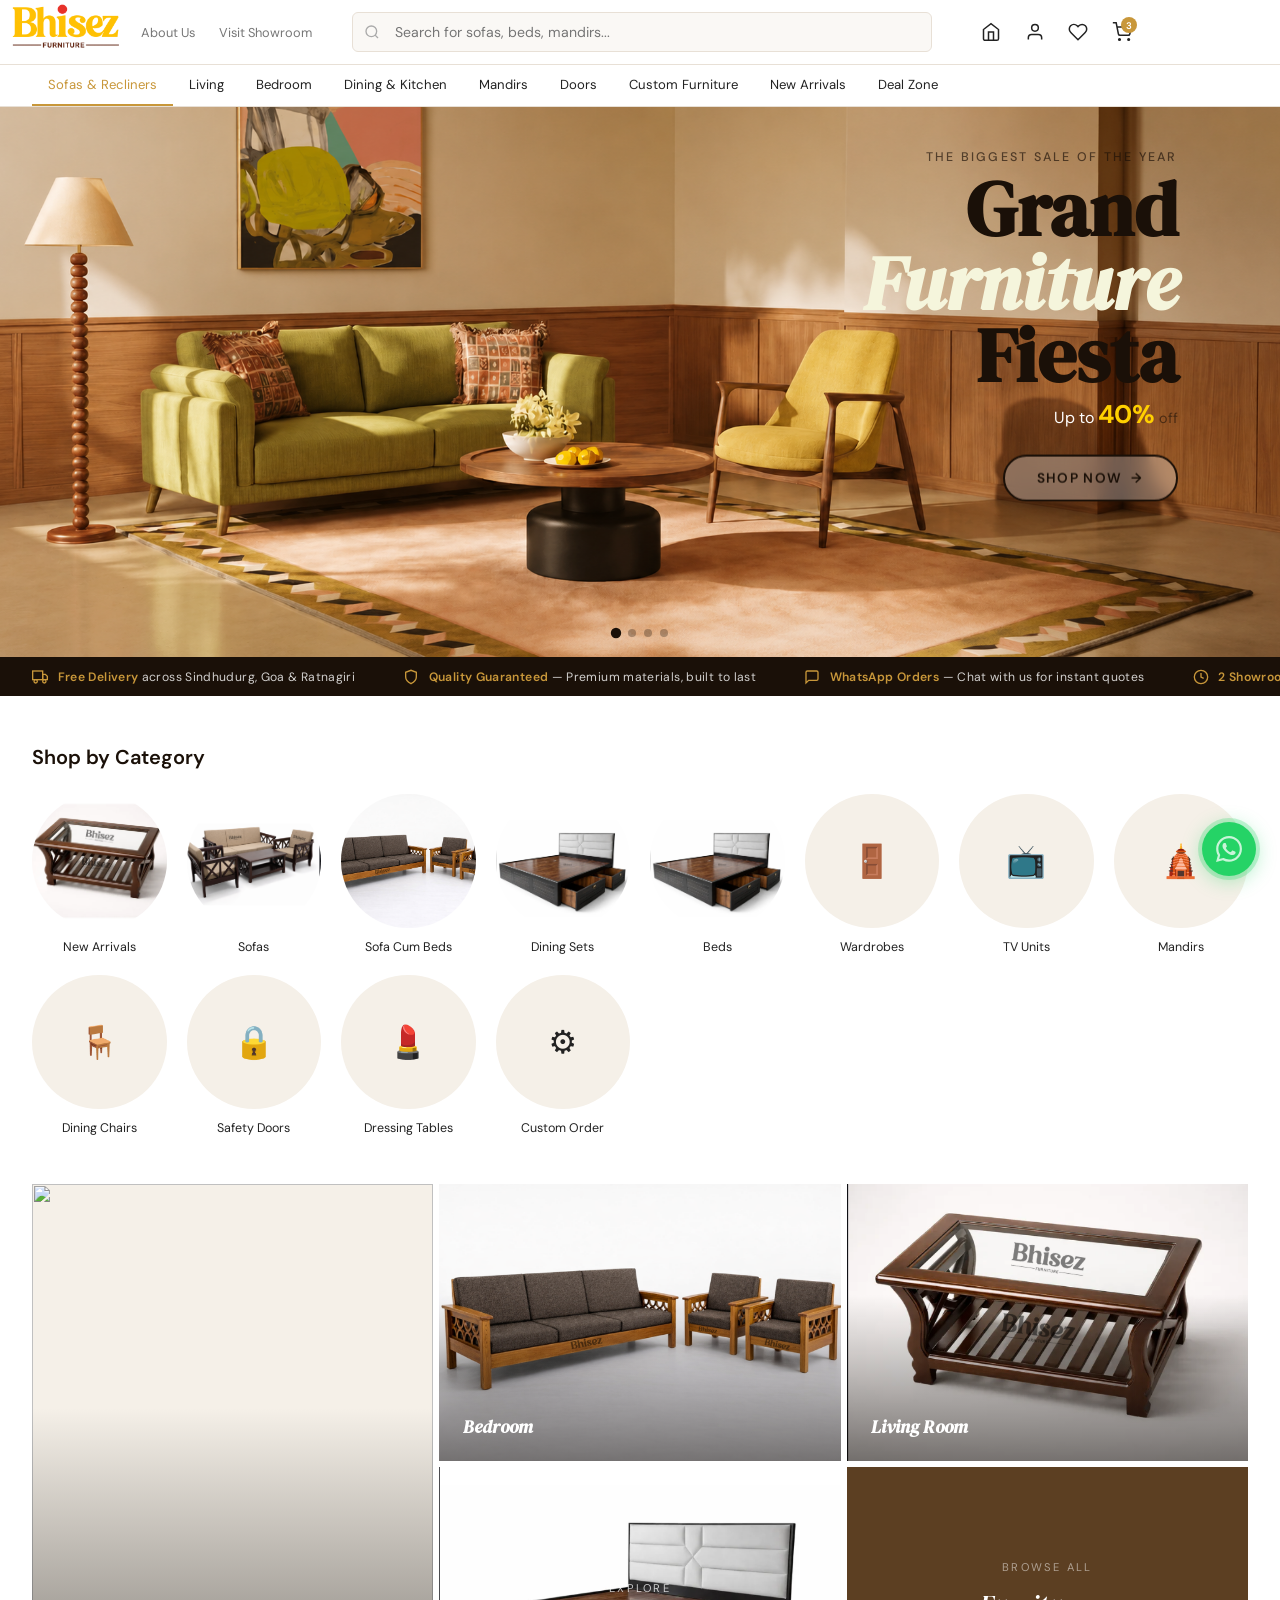
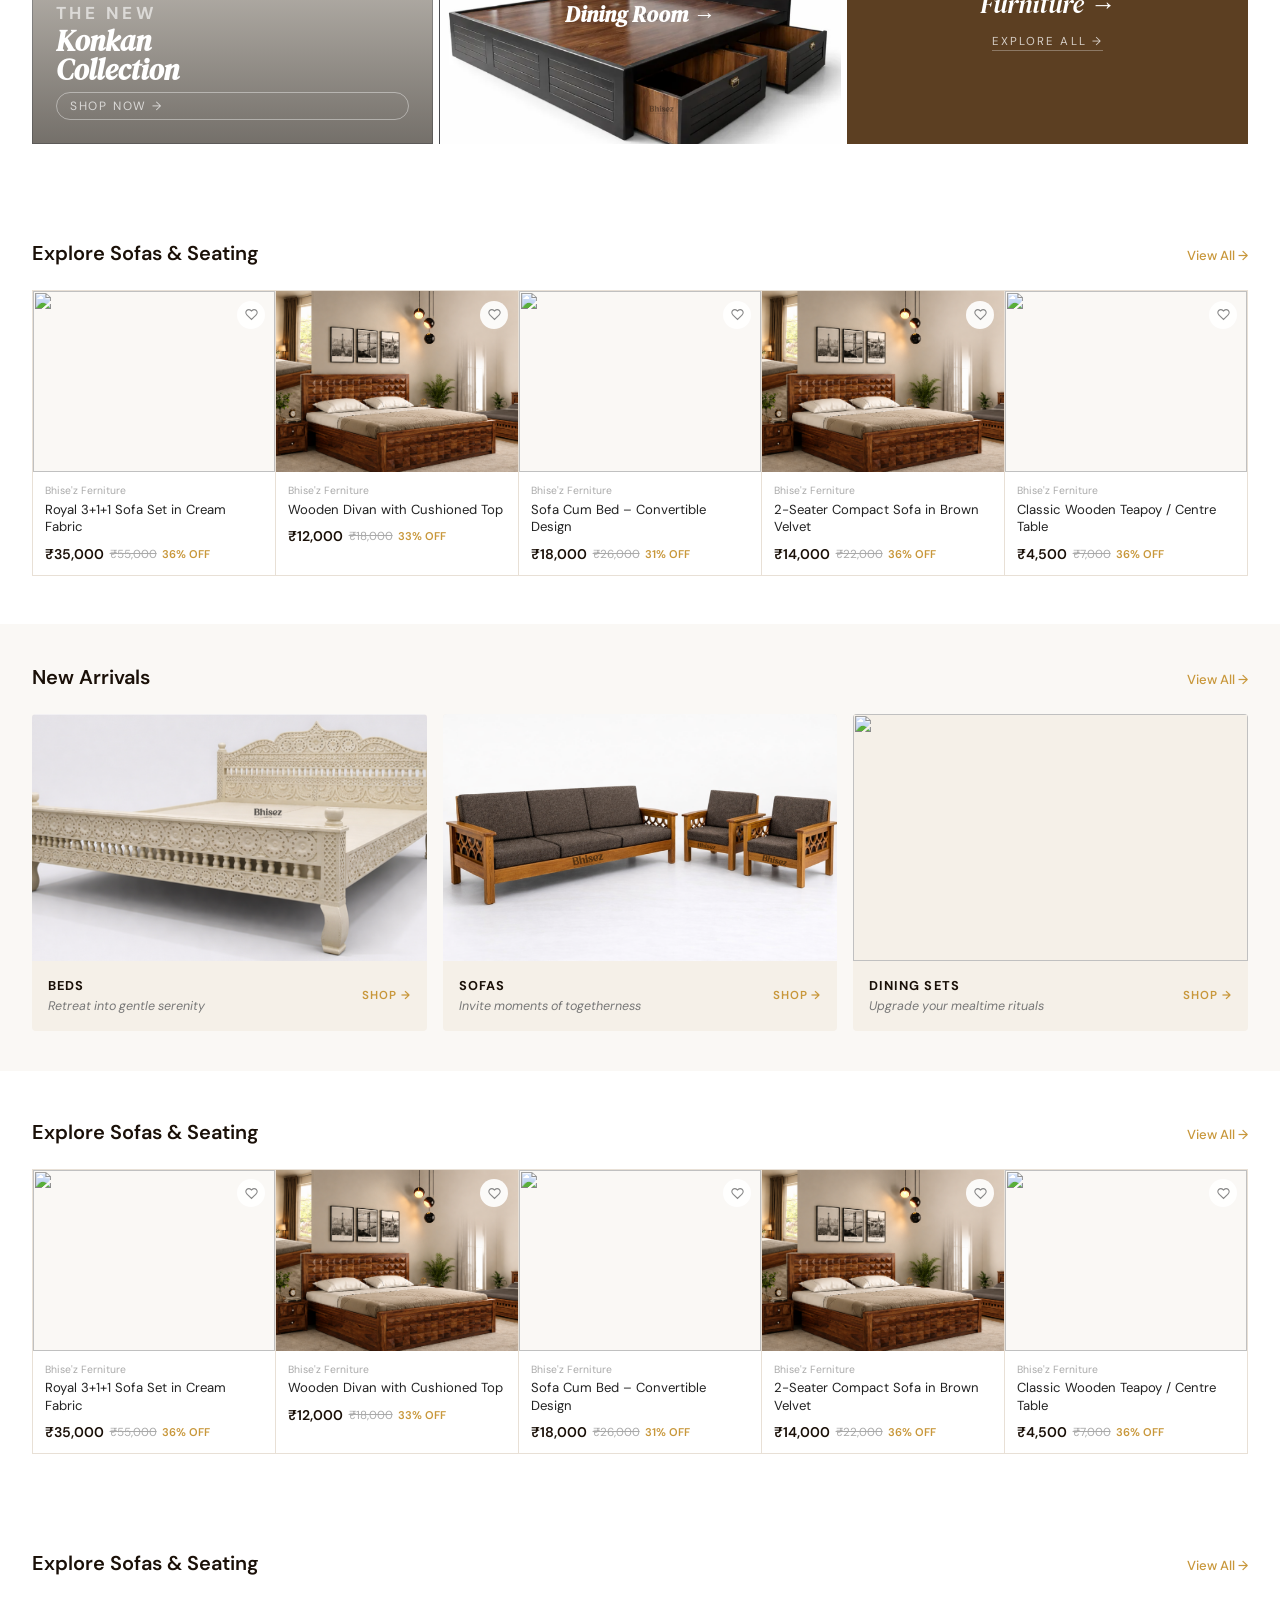
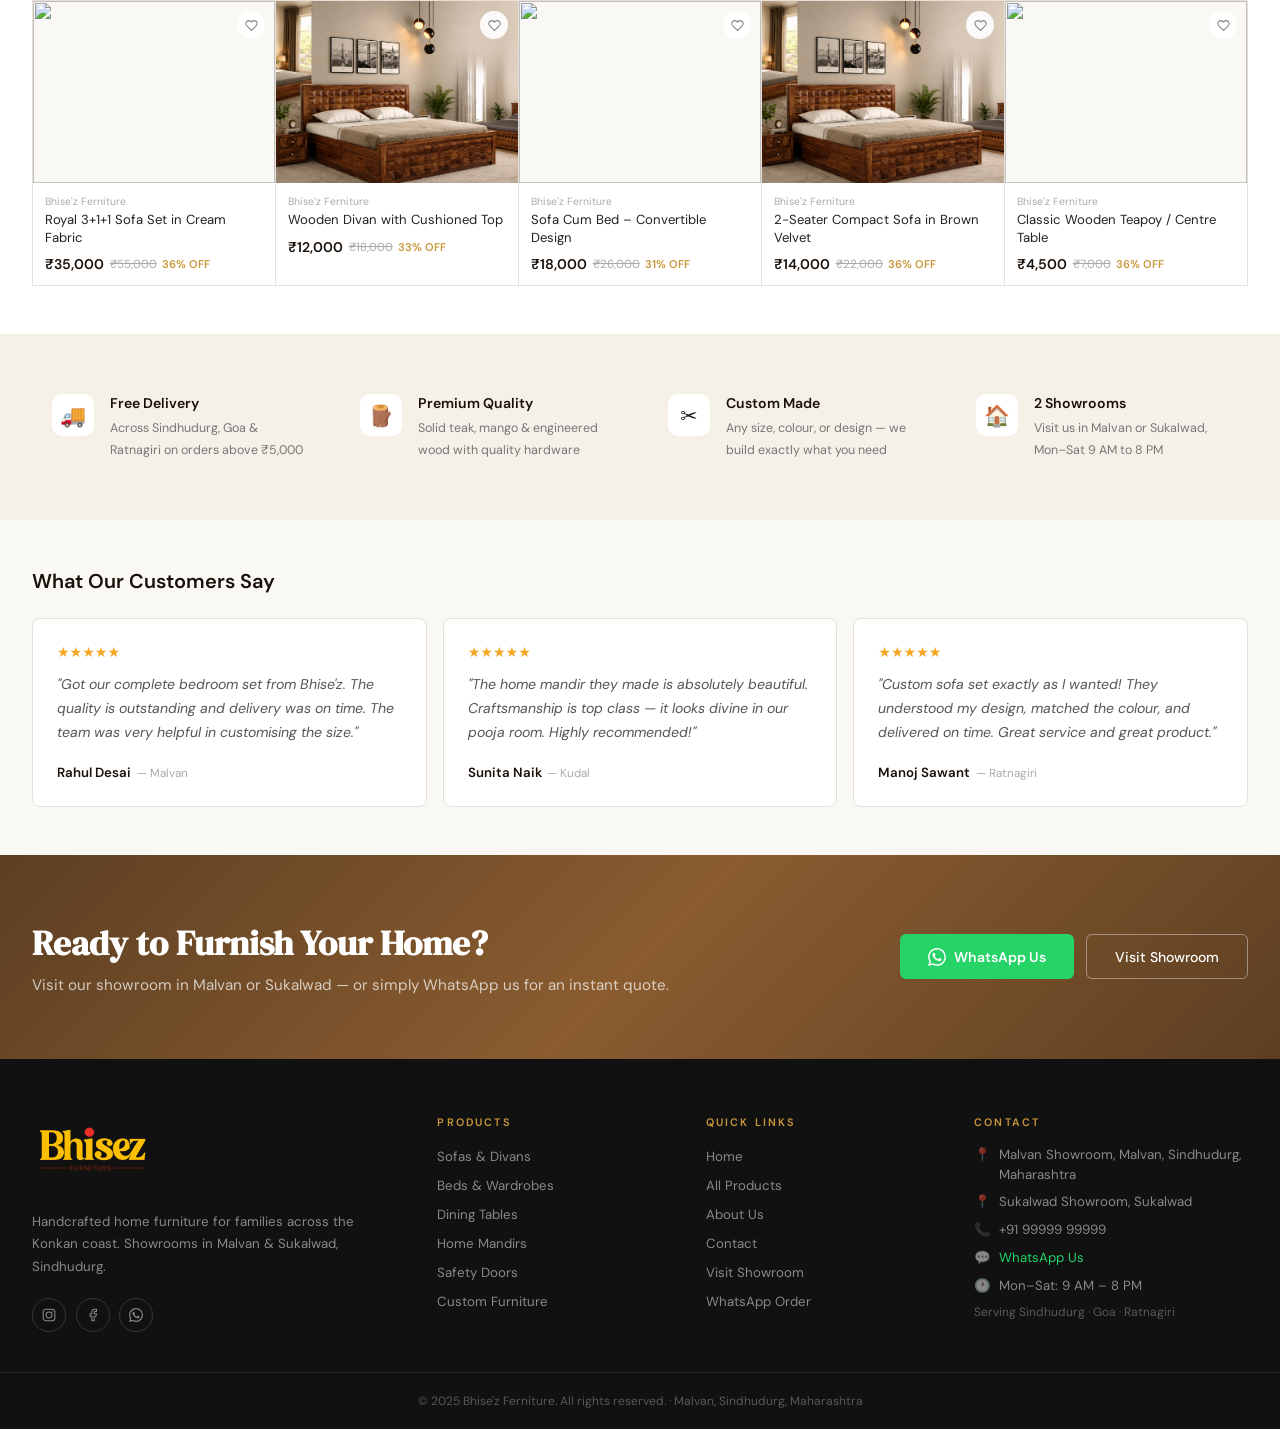
==== commit 5451e43c: "update" ====
--- a/index.html
+++ b/index.html
@@ -12,6 +12,13 @@
 
 </head>
 <body>
+
+<!-- LOADER -->
+<div id="loader">
+  <img src="images/bhisez logo.png" alt="Bhise'z Ferniture" class="ld-logo">
+  <div class="ld-bar"></div>
+  <div class="ld-sub">Crafted with Care</div>
+</div>
 
 <!-- ══ ANNOUNCEMENT BAR ══
 <div class="announce-bar">
@@ -719,6 +726,12 @@
     <script src="assets/js/include.js"></script>
 
 <script>
+
+window.addEventListener('load', () => {
+  setTimeout(() => {
+    document.getElementById('loader').classList.add('hide');
+  }, 1000); // wait 5 seconds after page loads
+});
 (function(){
 
   // ── Hero slider ──
--- a/css/index.css
+++ b/css/index.css
@@ -27,6 +27,68 @@
     a    { color: inherit; text-decoration: none; }
     ul   { list-style: none; }
     button { cursor: pointer; border: none; background: none; font-family: var(--font-b); }
+
+/* ── PAGE LOADER ── */
+#loader {
+  position: fixed;
+  inset: 0;
+  background: #fff;
+  z-index: 10000;
+  display: flex;
+  flex-direction: column;
+  align-items: center;
+  justify-content: center;
+  gap: 22px;
+  transition: opacity 0.9s ease, visibility 0.9s ease;
+}
+
+#loader.hide {
+  opacity: 0;
+  visibility: hidden;
+}
+
+.ld-logo {
+  height: 90px;
+  width: auto;
+  object-fit: contain;
+  animation: breathe 1.8s ease-in-out infinite;
+}
+
+@keyframes breathe {
+  0%, 100% { opacity: 0.45; }
+  50%       { opacity: 1; }
+}
+
+.ld-bar {
+  width: 140px;
+  height: 1px;
+  background: rgba(0, 0, 0, 0.1);
+  position: relative;
+  overflow: hidden;
+}
+
+.ld-bar::after {
+  content: '';
+  position: absolute;
+  top: 0;
+  left: -100%;
+  width: 100%;
+  height: 100%;
+  background: linear-gradient(to right, transparent, #8B5E3C, transparent);
+  animation: sweep 1.3s ease-in-out infinite;
+}
+
+@keyframes sweep {
+  0%   { left: -100%; }
+  100% { left: 100%; }
+}
+
+.ld-sub {
+  font-size: 9px;
+  letter-spacing: 5px;
+  text-transform: uppercase;
+  color: #999;
+}
 
     /* ═══════════════════════════════════════
        TOP ANNOUNCEMENT BAR
@@ -774,60 +836,227 @@
     }
     .cta-btn-out:hover { background: rgba(255,255,255,0.1); }
 
-    /* ═══════════════════════════════════════
-       FOOTER
-    ═══════════════════════════════════════ */
-    .footer {
-      background: #111;
-      color: rgba(255,255,255,0.7);
-      padding: 3.5rem 0 0;
-    }
-    .footer-grid {
-      max-width: 1400px; margin: 0 auto;
-      padding: 0 2rem 2.5rem;
-      display: grid;
-      grid-template-columns: 1.6fr 1fr 1fr 1.2fr;
-      gap: 2.5rem;
-    }
-    .footer-brand .logo-main { color: var(--white); font-size: 1.3rem; }
-    .footer-brand .logo-sub  { color: rgba(255,255,255,0.4); }
-    .footer-brand p {
-      font-size: 0.83rem; color: rgba(255,255,255,0.5);
-      line-height: 1.7; margin: 1rem 0 1.25rem;
-    }
-    .footer-socials { display: flex; gap: 0.6rem; }
-    .footer-socials a {
-      width: 34px; height: 34px;
-      border: 1px solid rgba(255,255,255,0.15);
-      border-radius: 50%;
-      display: flex; align-items: center; justify-content: center;
-      color: rgba(255,255,255,0.5);
-      transition: all 0.2s;
-    }
-    .footer-socials a:hover { border-color: var(--green); color: var(--green); }
-    .footer-col h4 {
-      font-size: 0.68rem; letter-spacing: 0.2em;
-      text-transform: uppercase; color: var(--green);
-      margin-bottom: 1rem; font-weight: 600;
-    }
-    .footer-col ul li { margin-bottom: 0.5rem; }
-    .footer-col ul a {
-      font-size: 0.83rem; color: rgba(255,255,255,0.5);
-      transition: color 0.2s;
-    }
-    .footer-col ul a:hover { color: var(--white); }
-    .footer-contact li {
-      display: flex; align-items: flex-start; gap: 0.5rem;
-      font-size: 0.83rem; color: rgba(255,255,255,0.5);
-      margin-bottom: 0.6rem; line-height: 1.5;
-    }
-    .footer-contact li span { flex-shrink: 0; }
-    .footer-bottom {
-      border-top: 1px solid rgba(255,255,255,0.08);
-      padding: 1.25rem 2rem;
-      text-align: center;
-    }
-    .footer-bottom p { font-size: 0.75rem; color: rgba(255,255,255,0.3); }
+/* ═══════════════════════════════════════
+   FOOTER — BASE (desktop)
+═══════════════════════════════════════ */
+.footer {
+  background: #111;
+  color: rgba(255,255,255,0.7);
+  padding: 3.5rem 0 0;
+}
+.footer-grid {
+  max-width: 1400px; margin: 0 auto;
+  padding: 0 2rem 2.5rem;
+  display: grid;
+  grid-template-columns: 1.6fr 1fr 1fr 1.2fr;
+  gap: 2.5rem;
+}
+.footer-brand .logo-main { color: var(--white); font-size: 1.3rem; }
+.footer-brand .logo-sub  { color: rgba(255,255,255,0.4); }
+.footer-brand p {
+  font-size: 0.83rem; color: rgba(255,255,255,0.5);
+  line-height: 1.7; margin: 1rem 0 1.25rem;
+}
+.footer-socials { display: flex; gap: 0.6rem; }
+.footer-socials a {
+  width: 34px; height: 34px;
+  border: 1px solid rgba(255,255,255,0.15);
+  border-radius: 50%;
+  display: flex; align-items: center; justify-content: center;
+  color: rgba(255,255,255,0.5);
+  transition: all 0.2s;
+}
+.footer-socials a:hover { border-color: var(--green); color: var(--green); }
+.footer-col h4 {
+  font-size: 0.68rem; letter-spacing: 0.2em;
+  text-transform: uppercase; color: var(--green);
+  margin-bottom: 1rem; font-weight: 600;
+}
+.footer-col ul li { margin-bottom: 0.5rem; }
+.footer-col ul a {
+  font-size: 0.83rem; color: rgba(255,255,255,0.5);
+  transition: color 0.2s;
+}
+.footer-col ul a:hover { color: var(--white); }
+.footer-contact li {
+  display: flex; align-items: flex-start; gap: 0.5rem;
+  font-size: 0.83rem; color: rgba(255,255,255,0.5);
+  margin-bottom: 0.6rem; line-height: 1.5;
+}
+.footer-contact li span { flex-shrink: 0; }
+.footer-bottom {
+  border-top: 1px solid rgba(255,255,255,0.08);
+  padding: 1.25rem 2rem;
+  text-align: center;
+}
+.footer-bottom p { font-size: 0.75rem; color: rgba(255,255,255,0.3); }
+
+
+/* ═══════════════════════════════════════
+   FOOTER — TABLET (≤900px)
+   Brand full-width, 2-col links below
+═══════════════════════════════════════ */
+@media (max-width: 900px) {
+  .footer-grid {
+    grid-template-columns: 1fr 1fr;
+    gap: 2rem;
+  }
+  .footer-brand {
+    grid-column: 1 / -1;
+    /* Left-align on tablet — cleaner than centered */
+    text-align: left;
+  }
+  .footer-brand p { max-width: 480px; }
+}
+
+
+/* ═══════════════════════════════════════
+   FOOTER — MOBILE (≤768px)
+   Single-column, compact, card-like cols
+═══════════════════════════════════════ */
+@media (max-width: 768px) {
+  .footer {
+    padding: 2.5rem 0 0;
+  }
+
+  .footer-grid {
+    grid-template-columns: 1fr;
+    gap: 0;
+    padding: 0 0 0;
+  }
+
+  /* ── Brand block ── */
+  .footer-brand {
+    grid-column: 1 / -1;
+    text-align: center;
+    padding: 0 1.5rem 2rem;
+    border-bottom: 1px solid rgba(255,255,255,0.07);
+  }
+  .footer-brand .logo-img {
+    height: 52px;
+    width: auto;
+  }
+  .footer-brand p {
+    margin: 0.85rem auto 1.1rem;
+    max-width: 300px;
+    font-size: 0.82rem;
+  }
+  .footer-socials {
+    justify-content: center;
+  }
+
+  /* ── Link columns: side-by-side in a 2-col mini-grid ── */
+  .footer-cols-wrap {
+    display: grid;
+    grid-template-columns: 1fr 1fr;
+    gap: 0;
+    border-bottom: 1px solid rgba(255,255,255,0.07);
+  }
+  /* If you can't add a wrapper div, target the two middle cols directly */
+  .footer-grid > .footer-col:nth-child(2),
+  .footer-grid > .footer-col:nth-child(3) {
+    padding: 1.5rem 1.5rem 1.5rem;
+    border-bottom: none;
+  }
+  .footer-grid > .footer-col:nth-child(2) {
+    border-right: 1px solid rgba(255,255,255,0.07);
+  }
+
+  /* ── Contact column: full-width, left-aligned ── */
+  .footer-grid > .footer-col:nth-child(4) {
+    padding: 1.5rem 1.5rem;
+    border-top: 1px solid rgba(255,255,255,0.07);
+  }
+
+  /* Tighten heading spacing */
+  .footer-col h4 {
+    font-size: 0.65rem;
+    margin-bottom: 0.85rem;
+  }
+
+  /* List items left-aligned on mobile */
+  .footer-col ul {
+    padding: 0;
+    list-style: none;
+    text-align: left;
+  }
+  .footer-col ul li {
+    margin-bottom: 0.55rem;
+  }
+  .footer-col ul a {
+    font-size: 0.82rem;
+  }
+
+  /* Contact items — keep left-aligned, fix icon alignment */
+  .footer-contact li {
+    font-size: 0.82rem;
+    align-items: flex-start;
+    gap: 0.6rem;
+  }
+  .footer-contact li span {
+    font-size: 0.9rem;
+    line-height: 1.5;
+    min-width: 18px;
+    text-align: center;
+  }
+
+  /* Serving line */
+  .footer-col p[style] {
+    margin-top: 0.75rem !important;
+  }
+
+  /* Bottom bar */
+  .footer-bottom {
+    padding: 1rem 1.5rem;
+    /* Add extra bottom padding so it clears the mobile nav bar */
+    padding-bottom: calc(1rem + 60px);
+  }
+  .footer-bottom p {
+    font-size: 0.7rem;
+    line-height: 1.6;
+  }
+}
+
+
+/* ═══════════════════════════════════════
+   FOOTER — SMALL MOBILE (≤480px)
+═══════════════════════════════════════ */
+@media (max-width: 480px) {
+  .footer-brand {
+    padding: 0 1.25rem 1.75rem;
+  }
+  .footer-brand p {
+    font-size: 0.79rem;
+  }
+
+  .footer-grid > .footer-col:nth-child(2),
+  .footer-grid > .footer-col:nth-child(3) {
+    padding: 1.25rem 1.25rem;
+  }
+  .footer-grid > .footer-col:nth-child(4) {
+    padding: 1.25rem 1.25rem;
+  }
+
+  /* On very small screens, stack Products & Quick Links too */
+  .footer-grid > .footer-col:nth-child(2),
+  .footer-grid > .footer-col:nth-child(3) {
+    grid-column: unset;
+  }
+  /* Keep them side-by-side even at 360px — they're short lists */
+  /* Only collapse to 1-col at truly tiny screens */
+}
+
+@media (max-width: 360px) {
+  .footer-grid > .footer-col:nth-child(2) {
+    border-right: none;
+    border-bottom: 1px solid rgba(255,255,255,0.07);
+  }
+  /* Force a full 1-column layout */
+  .footer-grid > .footer-col:nth-child(2),
+  .footer-grid > .footer-col:nth-child(3) {
+    padding: 1.25rem 1.25rem;
+  }
+}
 
     /* ═══════════════════════════════════════
        FLOATING WHATSAPP
